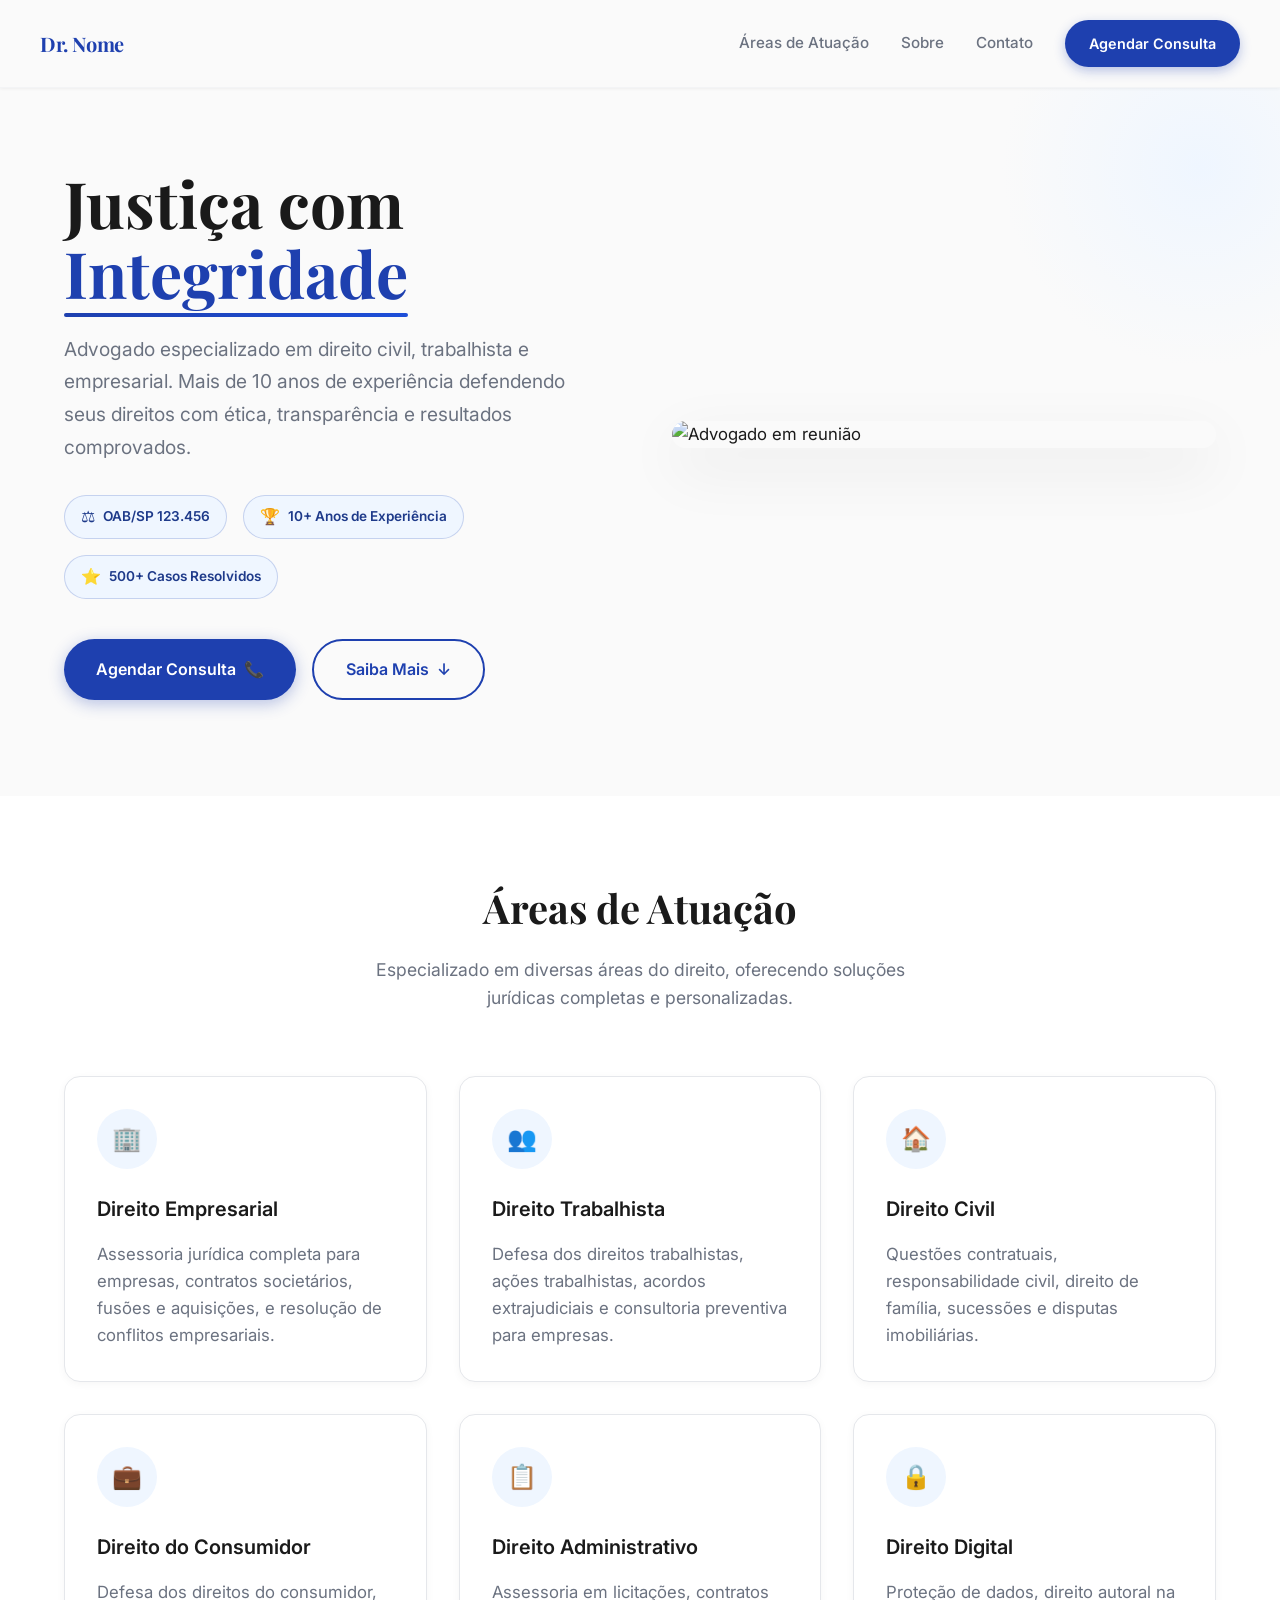
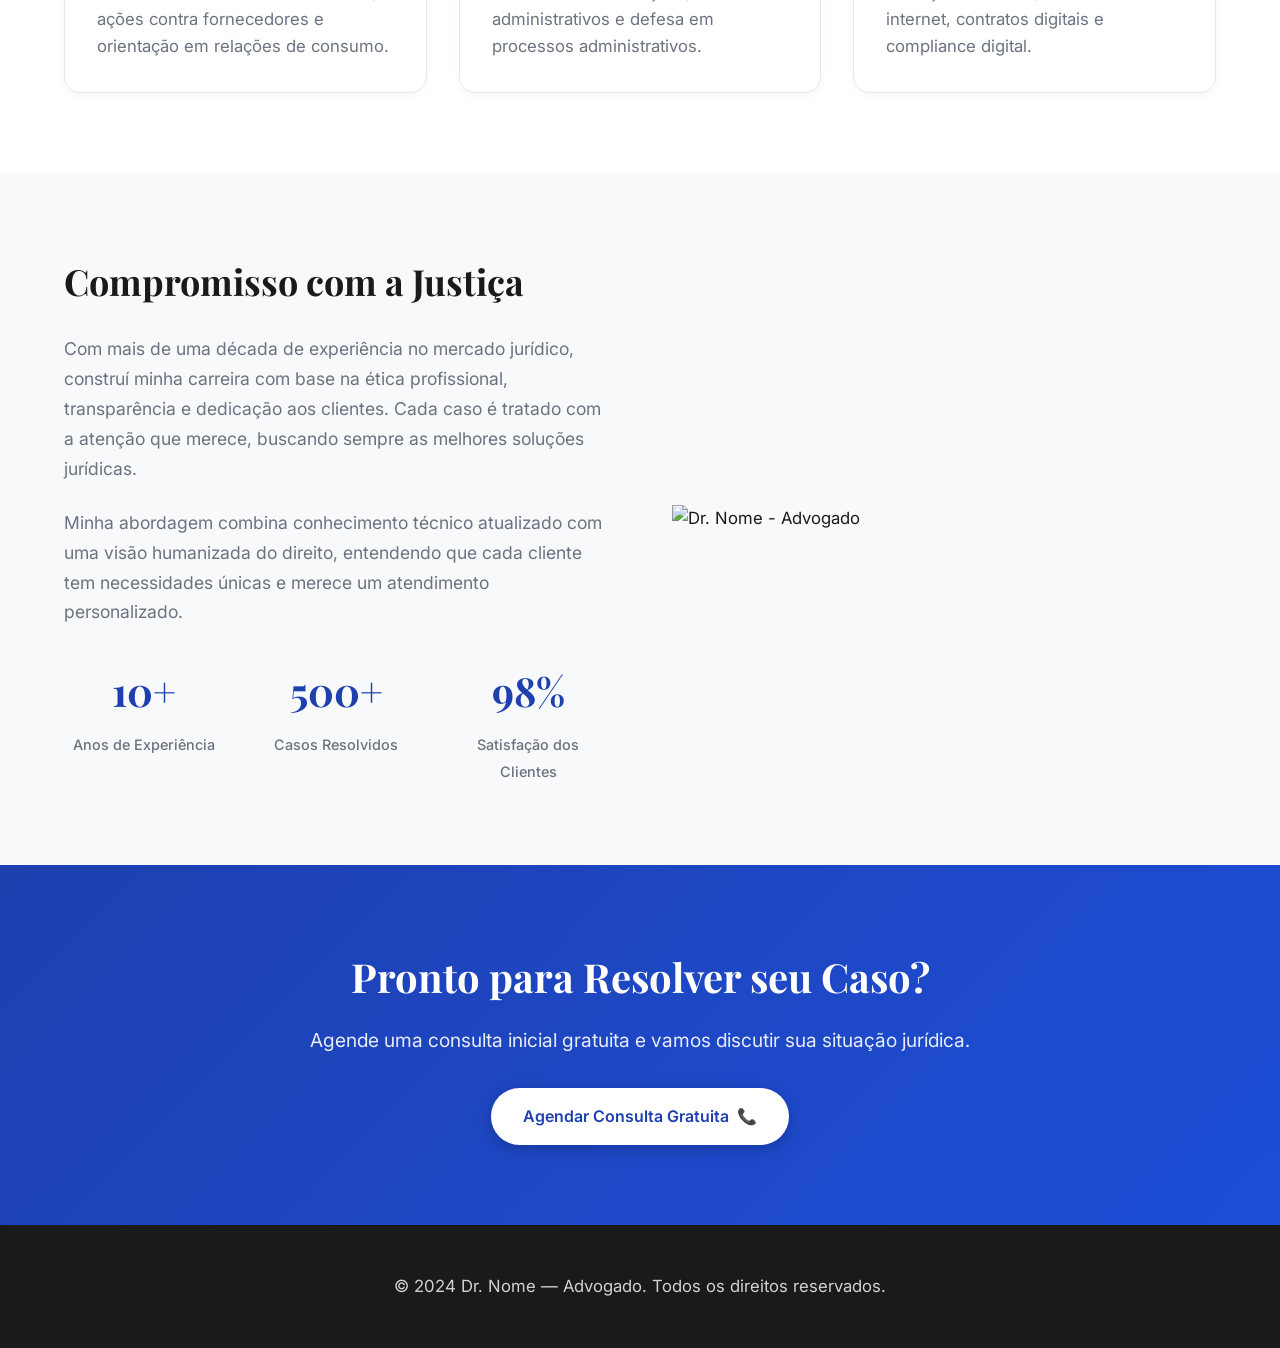
==== advogado-landing/index.html @ ae23964c "Initial commit: Portfolio and landing pages for various niches" ====
<!DOCTYPE html>
<html lang="pt-BR">
<head>
  <meta charset="UTF-8" />
  <meta name="viewport" content="width=device-width, initial-scale=1.0" />
  <meta name="description" content="Dr. Nome — Advogado especializado. Justiça, ética e resultados. Agende sua consulta." />
  <title>Dr. Nome — Advogado</title>
  <link rel="preconnect" href="https://fonts.googleapis.com" />
  <link rel="preconnect" href="https://fonts.gstatic.com" crossorigin />
  <link href="https://fonts.googleapis.com/css2?family=Inter:wght@400;500;600;700&family=Playfair+Display:wght@500;600;700&display=swap" rel="stylesheet" />
  <style>
    :root {
      --bg: #fafafa;
      --bg-card: #ffffff;
      --bg-accent: #f8f9fa;
      --text: #1a1a1a;
      --text-muted: #6b7280;
      --text-light: #9ca3af;
      --accent: #1e40af;
      --accent-hover: #1d4ed8;
      --accent-soft: #eff6ff;
      --accent-dark: #1e3a8a;
      --border: #e5e7eb;
      --border-light: #f3f4f6;
      --shadow: 0 20px 60px rgba(0, 0, 0, 0.08);
      --shadow-hover: 0 25px 80px rgba(0, 0, 0, 0.12);
      --radius: 16px;
      --radius-sm: 8px;
      --max: 1200px;
      --transition: all 0.3s cubic-bezier(0.4, 0, 0.2, 1);
    }

    * {
      box-sizing: border-box;
      margin: 0;
      padding: 0;
    }

    html {
      scroll-behavior: smooth;
    }

    body {
      font-family: "Inter", system-ui, sans-serif;
      background: var(--bg);
      color: var(--text);
      line-height: 1.6;
      font-size: 1.05rem;
      -webkit-font-smoothing: antialiased;
    }

    img {
      max-width: 100%;
      display: block;
    }

    a {
      color: inherit;
      text-decoration: none;
    }

    .wrap {
      max-width: var(--max);
      margin: 0 auto;
      padding: 0 1.5rem;
    }

    /* Header */
    header {
      position: sticky;
      top: 0;
      z-index: 50;
      background: rgba(250, 250, 250, 0.95);
      backdrop-filter: blur(20px);
      border-bottom: 1px solid var(--border-light);
      box-shadow: 0 1px 3px rgba(0, 0, 0, 0.05);
    }

    .nav {
      display: flex;
      align-items: center;
      justify-content: space-between;
      padding: 1.25rem 0;
      gap: 1rem;
    }

    .logo {
      font-family: "Playfair Display", Georgia, serif;
      font-weight: 700;
      font-size: 1.25rem;
      letter-spacing: -0.02em;
      color: var(--accent);
    }

    .nav-links {
      display: flex;
      align-items: center;
      gap: 2rem;
      font-size: 0.95rem;
      font-weight: 500;
    }

    .nav-links a:not(.btn-header) {
      color: var(--text-muted);
      transition: var(--transition);
      position: relative;
    }

    .nav-links a:not(.btn-header)::after {
      content: '';
      position: absolute;
      bottom: -5px;
      left: 0;
      width: 0;
      height: 2px;
      background: var(--accent);
      transition: width 0.3s ease;
    }

    .nav-links a:not(.btn-header):hover::after {
      width: 100%;
    }

    .nav-links a:not(.btn-header):hover {
      color: var(--accent);
    }

    .btn-header {
      display: inline-flex;
      align-items: center;
      justify-content: center;
      padding: 0.75rem 1.5rem;
      background: var(--accent);
      color: white !important;
      border-radius: 50px;
      font-weight: 600;
      font-size: 0.9rem;
      transition: var(--transition);
      box-shadow: 0 4px 12px rgba(30, 64, 175, 0.3);
    }

    .btn-header:hover {
      background: var(--accent-hover);
      transform: translateY(-2px);
      box-shadow: 0 8px 20px rgba(30, 64, 175, 0.4);
    }

    @media (max-width: 768px) {
      .nav-links a:not(.btn-header) {
        display: none;
      }
      .nav {
        padding: 1rem 0;
      }
    }

    /* Hero */
    .hero {
      padding: 5rem 0 6rem;
      position: relative;
      overflow: hidden;
    }

    .hero::before {
      content: '';
      position: absolute;
      top: 0;
      right: 0;
      width: 400px;
      height: 400px;
      background: radial-gradient(circle, var(--accent-soft) 0%, transparent 70%);
      border-radius: 50%;
      transform: translate(30%, -30%);
      z-index: -1;
    }

    .hero-grid {
      display: grid;
      grid-template-columns: 1fr 1fr;
      gap: 4rem;
      align-items: center;
    }

    .hero-content h1 {
      font-family: "Playfair Display", Georgia, serif;
      font-size: clamp(2.5rem, 5vw, 4rem);
      font-weight: 700;
      line-height: 1.1;
      margin-bottom: 1.5rem;
      color: var(--text);
    }

    .hero-content .highlight {
      color: var(--accent);
      position: relative;
    }

    .hero-content .highlight::after {
      content: '';
      position: absolute;
      bottom: -2px;
      left: 0;
      width: 100%;
      height: 4px;
      background: linear-gradient(90deg, var(--accent), var(--accent-hover));
      border-radius: 2px;
    }

    .hero-content p {
      font-size: 1.2rem;
      line-height: 1.7;
      color: var(--text-muted);
      margin-bottom: 2rem;
    }

    .hero-badges {
      display: flex;
      flex-wrap: wrap;
      gap: 1rem;
      margin-bottom: 2.5rem;
    }

    .badge {
      display: inline-flex;
      align-items: center;
      gap: 0.5rem;
      padding: 0.5rem 1rem;
      background: var(--accent-soft);
      color: var(--accent-dark);
      border-radius: 50px;
      font-size: 0.85rem;
      font-weight: 600;
      border: 1px solid rgba(30, 64, 175, 0.2);
    }

    .badge-icon {
      font-size: 1rem;
    }

    .hero-cta {
      display: flex;
      gap: 1rem;
      flex-wrap: wrap;
    }

    .btn-primary {
      display: inline-flex;
      align-items: center;
      gap: 0.5rem;
      padding: 1rem 2rem;
      background: var(--accent);
      color: white;
      border-radius: 50px;
      font-weight: 600;
      font-size: 1rem;
      transition: var(--transition);
      box-shadow: 0 4px 16px rgba(30, 64, 175, 0.3);
    }

    .btn-primary:hover {
      background: var(--accent-hover);
      transform: translateY(-2px);
      box-shadow: 0 8px 24px rgba(30, 64, 175, 0.4);
    }

    .btn-secondary {
      display: inline-flex;
      align-items: center;
      gap: 0.5rem;
      padding: 1rem 2rem;
      background: transparent;
      color: var(--accent);
      border: 2px solid var(--accent);
      border-radius: 50px;
      font-weight: 600;
      font-size: 1rem;
      transition: var(--transition);
    }

    .btn-secondary:hover {
      background: var(--accent);
      color: white;
      transform: translateY(-2px);
    }

    .hero-image {
      position: relative;
    }

    .hero-image img {
      width: 100%;
      height: auto;
      border-radius: var(--radius);
      box-shadow: var(--shadow);
    }

    @media (max-width: 900px) {
      .hero-grid {
        grid-template-columns: 1fr;
        text-align: center;
        gap: 3rem;
      }
      .hero-badges {
        justify-content: center;
      }
      .hero-cta {
        justify-content: center;
      }
      .hero::before {
        width: 300px;
        height: 300px;
        transform: translate(20%, -20%);
      }
    }

    /* Services */
    .services {
      padding: 5rem 0;
      background: var(--bg-card);
    }

    .section-header {
      text-align: center;
      margin-bottom: 4rem;
    }

    .section-header h2 {
      font-family: "Playfair Display", Georgia, serif;
      font-size: clamp(2rem, 4vw, 2.5rem);
      font-weight: 700;
      margin-bottom: 1rem;
      color: var(--text);
    }

    .section-header p {
      font-size: 1.1rem;
      color: var(--text-muted);
      max-width: 600px;
      margin: 0 auto;
    }

    .services-grid {
      display: grid;
      grid-template-columns: repeat(auto-fit, minmax(300px, 1fr));
      gap: 2rem;
    }

    .service-card {
      background: var(--bg-card);
      border: 1px solid var(--border);
      border-radius: var(--radius);
      padding: 2rem;
      transition: var(--transition);
      box-shadow: 0 2px 8px rgba(0, 0, 0, 0.04);
    }

    .service-card:hover {
      transform: translateY(-4px);
      box-shadow: var(--shadow);
      border-color: rgba(30, 64, 175, 0.2);
    }

    .service-icon {
      width: 60px;
      height: 60px;
      background: var(--accent-soft);
      border-radius: 50%;
      display: flex;
      align-items: center;
      justify-content: center;
      margin-bottom: 1.5rem;
      font-size: 1.5rem;
      color: var(--accent);
    }

    .service-card h3 {
      font-size: 1.25rem;
      font-weight: 600;
      margin-bottom: 1rem;
      color: var(--text);
    }

    .service-card p {
      color: var(--text-muted);
      line-height: 1.6;
    }

    /* About */
    .about {
      padding: 5rem 0;
      background: var(--bg-accent);
    }

    .about-grid {
      display: grid;
      grid-template-columns: 1fr 1fr;
      gap: 4rem;
      align-items: center;
    }

    .about-content h2 {
      font-family: "Playfair Display", Georgia, serif;
      font-size: 2.25rem;
      font-weight: 700;
      margin-bottom: 1.5rem;
      color: var(--text);
    }

    .about-content p {
      font-size: 1.1rem;
      line-height: 1.7;
      color: var(--text-muted);
      margin-bottom: 1.5rem;
    }

    .about-stats {
      display: grid;
      grid-template-columns: repeat(3, 1fr);
      gap: 2rem;
      margin-top: 2rem;
    }

    .stat-item {
      text-align: center;
    }

    .stat-number {
      font-family: "Playfair Display", Georgia, serif;
      font-size: 2.5rem;
      font-weight: 700;
      color: var(--accent);
      display: block;
      margin-bottom: 0.5rem;
    }

    .stat-label {
      font-size: 0.9rem;
      color: var(--text-muted);
      font-weight: 500;
    }

    @media (max-width: 900px) {
      .about-grid {
        grid-template-columns: 1fr;
        text-align: center;
        gap: 3rem;
      }
      .about-stats {
        grid-template-columns: repeat(2, 1fr);
      }
    }

    /* CTA */
    .cta {
      padding: 5rem 0;
      background: linear-gradient(135deg, var(--accent) 0%, var(--accent-hover) 100%);
      color: white;
      text-align: center;
    }

    .cta h2 {
      font-family: "Playfair Display", Georgia, serif;
      font-size: 2.5rem;
      font-weight: 700;
      margin-bottom: 1rem;
    }

    .cta p {
      font-size: 1.2rem;
      margin-bottom: 2rem;
      opacity: 0.9;
    }

    .cta .btn-primary {
      background: white;
      color: var(--accent);
      box-shadow: 0 4px 16px rgba(0, 0, 0, 0.2);
    }

    .cta .btn-primary:hover {
      background: var(--bg-card);
      box-shadow: 0 8px 24px rgba(0, 0, 0, 0.3);
    }

    /* Footer */
    footer {
      padding: 3rem 0;
      background: var(--text);
      color: white;
      text-align: center;
    }

    footer p {
      opacity: 0.8;
    }

    /* Responsive */
    @media (max-width: 640px) {
      .hero {
        padding: 3rem 0 4rem;
      }
      .services {
        padding: 3rem 0;
      }
      .about {
        padding: 3rem 0;
      }
      .cta {
        padding: 3rem 0;
      }
      .hero-badges {
        justify-content: center;
      }
      .hero-cta {
        flex-direction: column;
        align-items: center;
      }
      .services-grid {
        grid-template-columns: 1fr;
      }
      .about-stats {
        grid-template-columns: 1fr !important;
      }
    }
  </style>
</head>
<body>
  <header>
    <div class="wrap nav">
      <div class="logo">Dr. Nome</div>
      <nav class="nav-links">
        <a href="#servicos">Áreas de Atuação</a>
        <a href="#sobre">Sobre</a>
        <a href="#contato">Contato</a>
        <a href="https://wa.me/5561995510006?text=Olá,%20vim%20pelo%20site%20e%20gostaria%20de%20agendar%20uma%20consulta." class="btn-header" target="_blank">
          Agendar Consulta
        </a>
      </nav>
    </div>
  </header>

  <main>
    <section class="hero">
      <div class="wrap">
        <div class="hero-grid">
          <div class="hero-content">
            <h1>Justiça com <span class="highlight">Integridade</span></h1>
            <p>Advogado especializado em direito civil, trabalhista e empresarial. Mais de 10 anos de experiência defendendo seus direitos com ética, transparência e resultados comprovados.</p>

            <div class="hero-badges">
              <div class="badge">
                <span class="badge-icon">⚖️</span>
                <span>OAB/SP 123.456</span>
              </div>
              <div class="badge">
                <span class="badge-icon">🏆</span>
                <span>10+ Anos de Experiência</span>
              </div>
              <div class="badge">
                <span class="badge-icon">⭐</span>
                <span>500+ Casos Resolvidos</span>
              </div>
            </div>

            <div class="hero-cta">
              <a href="https://wa.me/5561995510006?text=Olá,%20vim%20pelo%20site%20e%20gostaria%20de%20agendar%20uma%20consulta." class="btn-primary" target="_blank">
                <span>Agendar Consulta</span>
                <span>📞</span>
              </a>
              <a href="#sobre" class="btn-secondary">
                <span>Saiba Mais</span>
                <span>↓</span>
              </a>
            </div>
          </div>

          <div class="hero-image">
            <img src="https://images.unsplash.com/photo-1589829545856-d10d557cf95f?ixlib=rb-4.0.3&ixid=M3wxMjA3fDB8MHxwaG90by1wYWdlfHx8fGVufDB8fHx8fA%3D%3D&auto=format&fit=crop&w=1000&q=80" alt="Advogado em reunião" />
          </div>
        </div>
      </div>
    </section>

    <section id="servicos" class="services">
      <div class="wrap">
        <div class="section-header">
          <h2>Áreas de Atuação</h2>
          <p>Especializado em diversas áreas do direito, oferecendo soluções jurídicas completas e personalizadas.</p>
        </div>

        <div class="services-grid">
          <div class="service-card">
            <div class="service-icon">🏢</div>
            <h3>Direito Empresarial</h3>
            <p>Assessoria jurídica completa para empresas, contratos societários, fusões e aquisições, e resolução de conflitos empresariais.</p>
          </div>

          <div class="service-card">
            <div class="service-icon">👥</div>
            <h3>Direito Trabalhista</h3>
            <p>Defesa dos direitos trabalhistas, ações trabalhistas, acordos extrajudiciais e consultoria preventiva para empresas.</p>
          </div>

          <div class="service-card">
            <div class="service-icon">🏠</div>
            <h3>Direito Civil</h3>
            <p>Questões contratuais, responsabilidade civil, direito de família, sucessões e disputas imobiliárias.</p>
          </div>

          <div class="service-card">
            <div class="service-icon">💼</div>
            <h3>Direito do Consumidor</h3>
            <p>Defesa dos direitos do consumidor, ações contra fornecedores e orientação em relações de consumo.</p>
          </div>

          <div class="service-card">
            <div class="service-icon">📋</div>
            <h3>Direito Administrativo</h3>
            <p>Assessoria em licitações, contratos administrativos e defesa em processos administrativos.</p>
          </div>

          <div class="service-card">
            <div class="service-icon">🔒</div>
            <h3>Direito Digital</h3>
            <p>Proteção de dados, direito autoral na internet, contratos digitais e compliance digital.</p>
          </div>
        </div>
      </div>
    </section>

    <section id="sobre" class="about">
      <div class="wrap">
        <div class="about-grid">
          <div class="about-content">
            <h2>Compromisso com a Justiça</h2>
            <p>Com mais de uma década de experiência no mercado jurídico, construí minha carreira com base na ética profissional, transparência e dedicação aos clientes. Cada caso é tratado com a atenção que merece, buscando sempre as melhores soluções jurídicas.</p>
            <p>Minha abordagem combina conhecimento técnico atualizado com uma visão humanizada do direito, entendendo que cada cliente tem necessidades únicas e merece um atendimento personalizado.</p>

            <div class="about-stats">
              <div class="stat-item">
                <span class="stat-number">10+</span>
                <span class="stat-label">Anos de Experiência</span>
              </div>
              <div class="stat-item">
                <span class="stat-number">500+</span>
                <span class="stat-label">Casos Resolvidos</span>
              </div>
              <div class="stat-item">
                <span class="stat-number">98%</span>
                <span class="stat-label">Satisfação dos Clientes</span>
              </div>
            </div>
          </div>

          <div class="about-image">
            <img src="https://images.unsplash.com/photo-1507003211169-0a1dd7228f2d?ixlib=rb-4.0.3&ixid=M3wxMjA3fDB8MHxwaG90by1wYWdlfHx8fGVufDB8fHx8fA%3D%3D&auto=format&fit=crop&w=1000&q=80" alt="Dr. Nome - Advogado" />
          </div>
        </div>
      </div>
    </section>

    <section class="cta">
      <div class="wrap">
        <h2>Pronto para Resolver seu Caso?</h2>
        <p>Agende uma consulta inicial gratuita e vamos discutir sua situação jurídica.</p>
        <a href="https://wa.me/5561995510006?text=Olá,%20vim%20pelo%20site%20e%20gostaria%20de%20agendar%20uma%20consulta." class="btn-primary" target="_blank">
          <span>Agendar Consulta Gratuita</span>
          <span>📞</span>
        </a>
      </div>
    </section>
  </main>

  <footer>
    <div class="wrap">
      <p>© 2024 Dr. Nome — Advogado. Todos os direitos reservados.</p>
    </div>
  </footer>

  <script>
    // Smooth scroll for anchor links
    document.querySelectorAll('a[href^="#"]').forEach(anchor => {
      anchor.addEventListener('click', function (e) {
        e.preventDefault();
        const target = document.querySelector(this.getAttribute('href'));
        if (target) {
          target.scrollIntoView({
            behavior: 'smooth',
            block: 'start'
          });
        }
      });
    });

    // Add intersection observer for animations
    const observerOptions = {
      threshold: 0.1,
      rootMargin: '0px 0px -50px 0px'
    };

    const observer = new IntersectionObserver((entries) => {
      entries.forEach(entry => {
        if (entry.isIntersecting) {
          entry.target.style.opacity = '1';
          entry.target.style.transform = 'translateY(0)';
        }
      });
    }, observerOptions);

    // Observe elements for animation
    document.querySelectorAll('.service-card, .about-content, .about-image').forEach(el => {
      el.style.opacity = '0';
      el.style.transform = 'translateY(30px)';
      el.style.transition = 'opacity 0.6s ease, transform 0.6s ease';
      observer.observe(el);
    });
  </script>
</body>
</html>
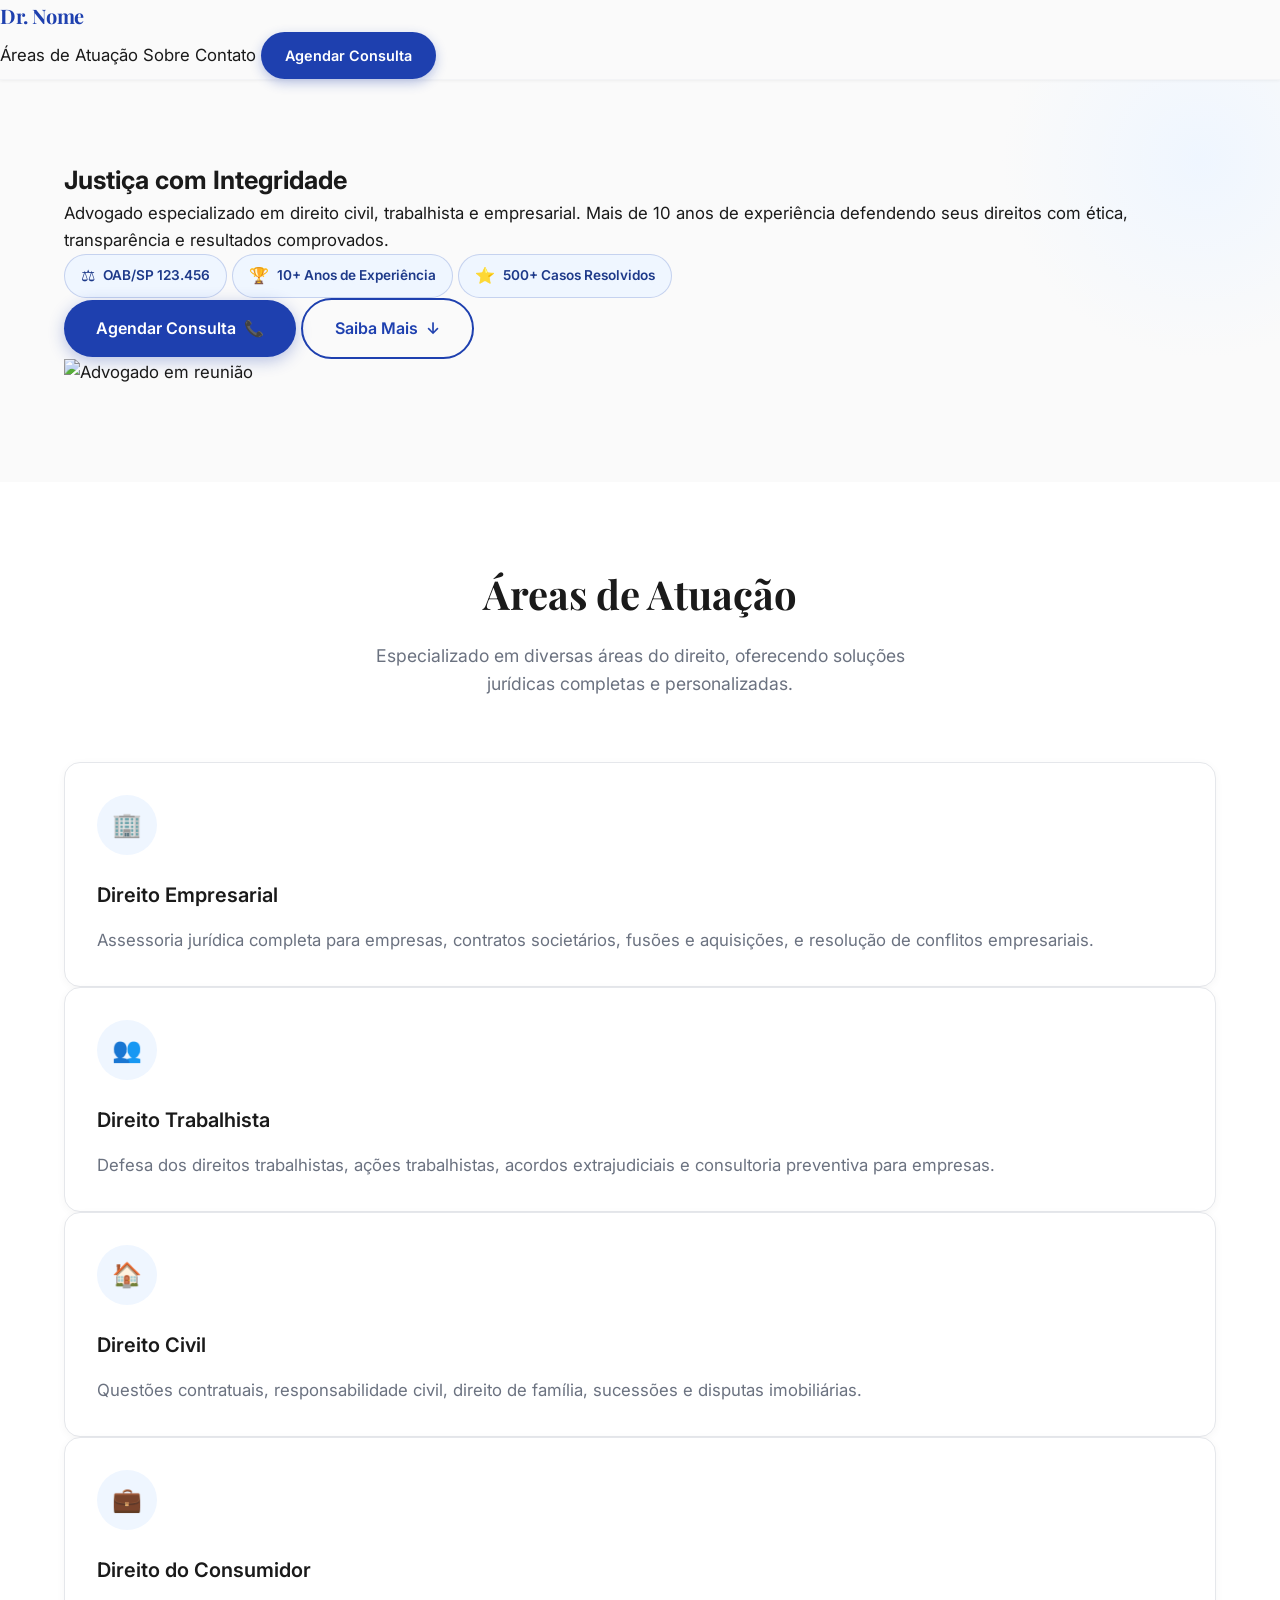
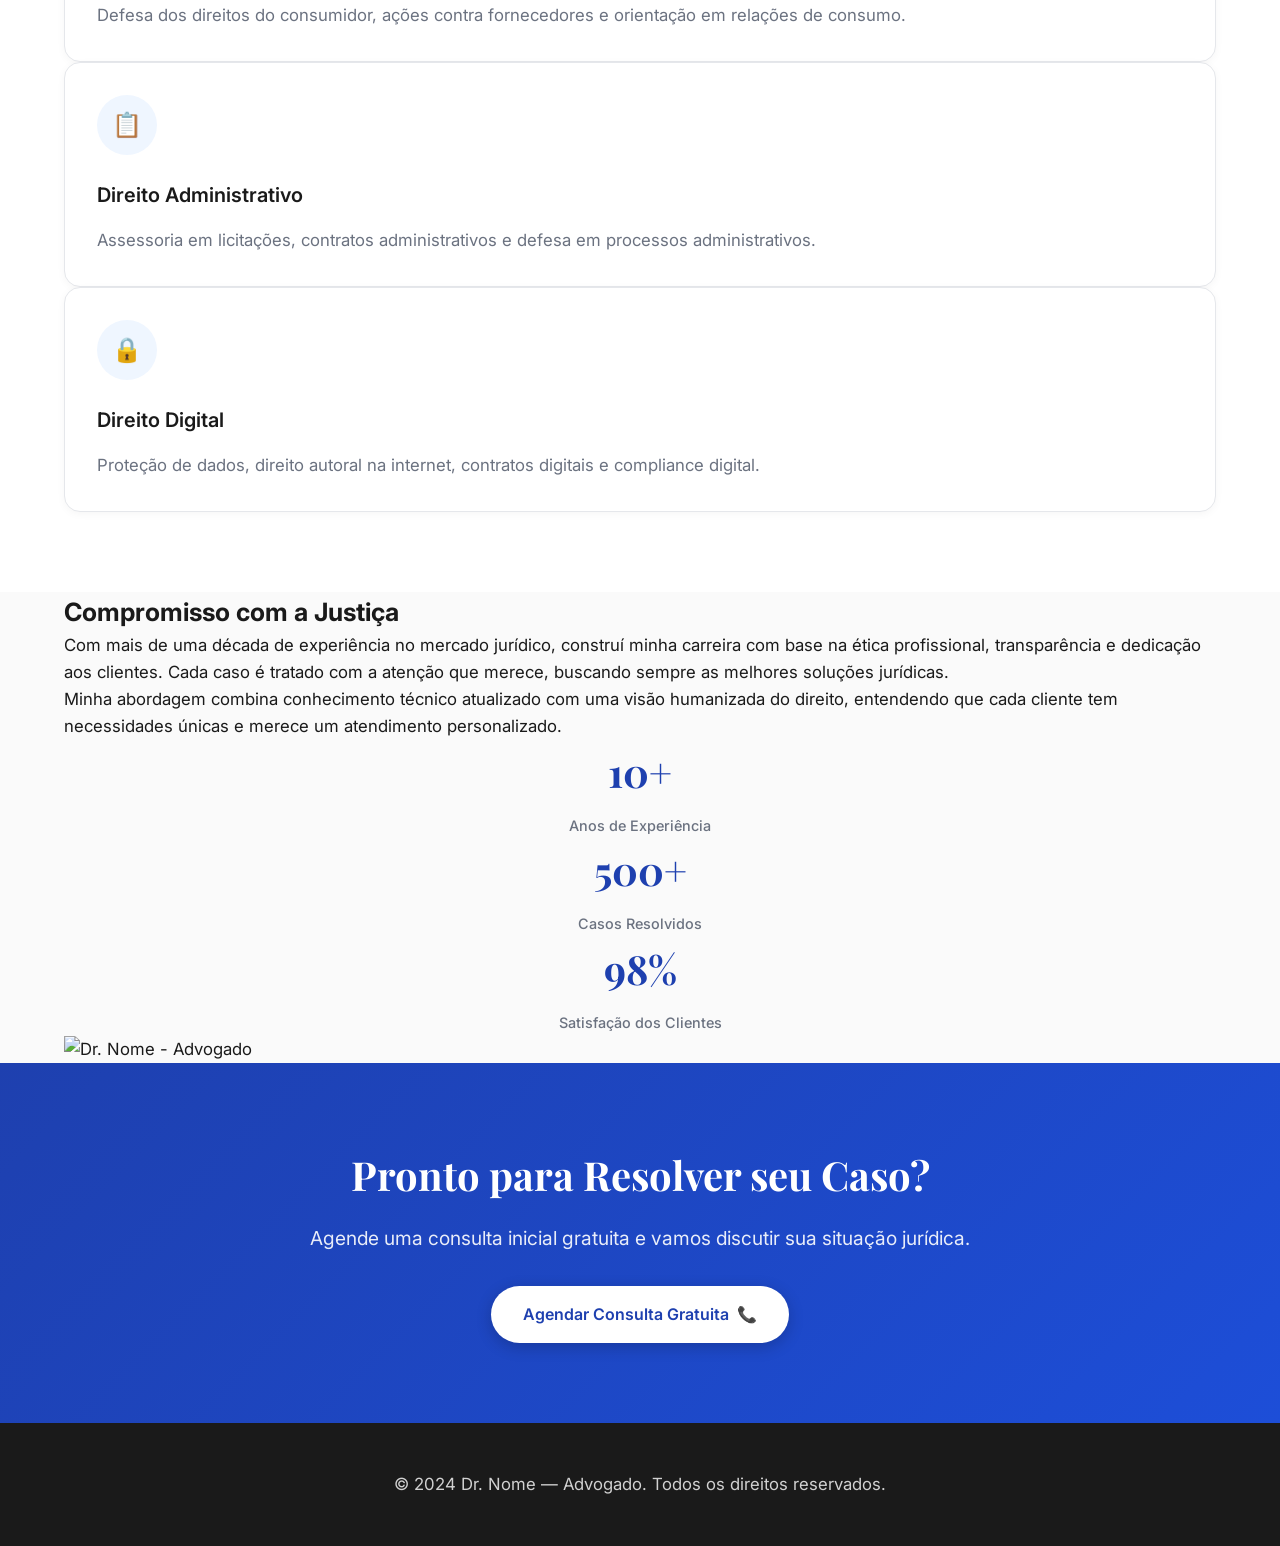
==== commit 923cc2b4: "feat: Traduzir classes e IDs CSS/HTML para português - Substituir .wrap por .conteiner em todos os p" ====
--- a/advogado-landing/index.html
+++ b/advogado-landing/index.html
@@ -59,7 +59,7 @@
       text-decoration: none;
     }
 
-    .wrap {
+    .conteiner {
       max-width: var(--max);
       margin: 0 auto;
       padding: 0 1.5rem;
@@ -76,7 +76,7 @@
       box-shadow: 0 1px 3px rgba(0, 0, 0, 0.05);
     }
 
-    .nav {
+    .navegacao {
       display: flex;
       align-items: center;
       justify-content: space-between;
@@ -84,7 +84,7 @@
       gap: 1rem;
     }
 
-    .logo {
+    .logotipo {
       font-family: "Playfair Display", Georgia, serif;
       font-weight: 700;
       font-size: 1.25rem;
@@ -92,7 +92,7 @@
       color: var(--accent);
     }
 
-    .nav-links {
+    .navegacao-links {
       display: flex;
       align-items: center;
       gap: 2rem;
@@ -100,13 +100,13 @@
       font-weight: 500;
     }
 
-    .nav-links a:not(.btn-header) {
+    .navegacao-links a:not(.botao-cabecalho) {
       color: var(--text-muted);
       transition: var(--transition);
       position: relative;
     }
 
-    .nav-links a:not(.btn-header)::after {
+    .navegacao-links a:not(.botao-cabecalho)::after {
       content: '';
       position: absolute;
       bottom: -5px;
@@ -117,15 +117,15 @@
       transition: width 0.3s ease;
     }
 
-    .nav-links a:not(.btn-header):hover::after {
+    .navegacao-links a:not(.botao-cabecalho):hover::after {
       width: 100%;
     }
 
-    .nav-links a:not(.btn-header):hover {
+    .navegacao-links a:not(.botao-cabecalho):hover {
       color: var(--accent);
     }
 
-    .btn-header {
+    .botao-cabecalho {
       display: inline-flex;
       align-items: center;
       justify-content: center;
@@ -139,29 +139,29 @@
       box-shadow: 0 4px 12px rgba(30, 64, 175, 0.3);
     }
 
-    .btn-header:hover {
+    .botao-cabecalho:hover {
       background: var(--accent-hover);
       transform: translateY(-2px);
       box-shadow: 0 8px 20px rgba(30, 64, 175, 0.4);
     }
 
     @media (max-width: 768px) {
-      .nav-links a:not(.btn-header) {
+      .navegacao-links a:not(.botao-cabecalho) {
         display: none;
       }
-      .nav {
+      .navegacao {
         padding: 1rem 0;
       }
     }
 
     /* Hero */
-    .hero {
+    .destaque {
       padding: 5rem 0 6rem;
       position: relative;
       overflow: hidden;
     }
 
-    .hero::before {
+    .destaque::before {
       content: '';
       position: absolute;
       top: 0;
@@ -174,14 +174,14 @@
       z-index: -1;
     }
 
-    .hero-grid {
+    .destaque-grid {
       display: grid;
       grid-template-columns: 1fr 1fr;
       gap: 4rem;
       align-items: center;
     }
 
-    .hero-content h1 {
+    .destaque-content h1 {
       font-family: "Playfair Display", Georgia, serif;
       font-size: clamp(2.5rem, 5vw, 4rem);
       font-weight: 700;
@@ -190,12 +190,12 @@
       color: var(--text);
     }
 
-    .hero-content .highlight {
+    .destaque-content .highlight {
       color: var(--accent);
       position: relative;
     }
 
-    .hero-content .highlight::after {
+    .destaque-content .highlight::after {
       content: '';
       position: absolute;
       bottom: -2px;
@@ -206,14 +206,14 @@
       border-radius: 2px;
     }
 
-    .hero-content p {
+    .destaque-content p {
       font-size: 1.2rem;
       line-height: 1.7;
       color: var(--text-muted);
       margin-bottom: 2rem;
     }
 
-    .hero-badges {
+    .destaque-badges {
       display: flex;
       flex-wrap: wrap;
       gap: 1rem;
@@ -237,13 +237,13 @@
       font-size: 1rem;
     }
 
-    .hero-cta {
+    .destaque-cta {
       display: flex;
       gap: 1rem;
       flex-wrap: wrap;
     }
 
-    .btn-primary {
+    .botao-primario {
       display: inline-flex;
       align-items: center;
       gap: 0.5rem;
@@ -257,13 +257,13 @@
       box-shadow: 0 4px 16px rgba(30, 64, 175, 0.3);
     }
 
-    .btn-primary:hover {
+    .botao-primario:hover {
       background: var(--accent-hover);
       transform: translateY(-2px);
       box-shadow: 0 8px 24px rgba(30, 64, 175, 0.4);
     }
 
-    .btn-secondary {
+    .botao-secundario {
       display: inline-flex;
       align-items: center;
       gap: 0.5rem;
@@ -277,17 +277,17 @@
       transition: var(--transition);
     }
 
-    .btn-secondary:hover {
+    .botao-secundario:hover {
       background: var(--accent);
       color: white;
       transform: translateY(-2px);
     }
 
-    .hero-image {
+    .destaque-image {
       position: relative;
     }
 
-    .hero-image img {
+    .destaque-image img {
       width: 100%;
       height: auto;
       border-radius: var(--radius);
@@ -295,18 +295,18 @@
     }
 
     @media (max-width: 900px) {
-      .hero-grid {
+      .destaque-grid {
         grid-template-columns: 1fr;
         text-align: center;
         gap: 3rem;
       }
-      .hero-badges {
+      .destaque-badges {
         justify-content: center;
       }
-      .hero-cta {
+      .destaque-cta {
         justify-content: center;
       }
-      .hero::before {
+      .destaque::before {
         width: 300px;
         height: 300px;
         transform: translate(20%, -20%);
@@ -314,17 +314,17 @@
     }
 
     /* Services */
-    .services {
+    .servicos {
       padding: 5rem 0;
       background: var(--bg-card);
     }
 
-    .section-header {
+    .cabecalho-secao {
       text-align: center;
       margin-bottom: 4rem;
     }
 
-    .section-header h2 {
+    .cabecalho-secao h2 {
       font-family: "Playfair Display", Georgia, serif;
       font-size: clamp(2rem, 4vw, 2.5rem);
       font-weight: 700;
@@ -332,20 +332,20 @@
       color: var(--text);
     }
 
-    .section-header p {
+    .cabecalho-secao p {
       font-size: 1.1rem;
       color: var(--text-muted);
       max-width: 600px;
       margin: 0 auto;
     }
 
-    .services-grid {
+    .servicos-grid {
       display: grid;
       grid-template-columns: repeat(auto-fit, minmax(300px, 1fr));
       gap: 2rem;
     }
 
-    .service-card {
+    .cartao-servico {
       background: var(--bg-card);
       border: 1px solid var(--border);
       border-radius: var(--radius);
@@ -354,13 +354,13 @@
       box-shadow: 0 2px 8px rgba(0, 0, 0, 0.04);
     }
 
-    .service-card:hover {
+    .cartao-servico:hover {
       transform: translateY(-4px);
       box-shadow: var(--shadow);
       border-color: rgba(30, 64, 175, 0.2);
     }
 
-    .service-icon {
+    .icone-servico {
       width: 60px;
       height: 60px;
       background: var(--accent-soft);
@@ -373,32 +373,32 @@
       color: var(--accent);
     }
 
-    .service-card h3 {
+    .cartao-servico h3 {
       font-size: 1.25rem;
       font-weight: 600;
       margin-bottom: 1rem;
       color: var(--text);
     }
 
-    .service-card p {
+    .cartao-servico p {
       color: var(--text-muted);
       line-height: 1.6;
     }
 
     /* About */
-    .about {
+    .sobre {
       padding: 5rem 0;
       background: var(--bg-accent);
     }
 
-    .about-grid {
+    .sobre-grid {
       display: grid;
       grid-template-columns: 1fr 1fr;
       gap: 4rem;
       align-items: center;
     }
 
-    .about-content h2 {
+    .sobre-content h2 {
       font-family: "Playfair Display", Georgia, serif;
       font-size: 2.25rem;
       font-weight: 700;
@@ -406,14 +406,14 @@
       color: var(--text);
     }
 
-    .about-content p {
+    .sobre-content p {
       font-size: 1.1rem;
       line-height: 1.7;
       color: var(--text-muted);
       margin-bottom: 1.5rem;
     }
 
-    .about-stats {
+    .sobre-stats {
       display: grid;
       grid-template-columns: repeat(3, 1fr);
       gap: 2rem;
@@ -440,12 +440,12 @@
     }
 
     @media (max-width: 900px) {
-      .about-grid {
+      .sobre-grid {
         grid-template-columns: 1fr;
         text-align: center;
         gap: 3rem;
       }
-      .about-stats {
+      .sobre-stats {
         grid-template-columns: repeat(2, 1fr);
       }
     }
@@ -471,13 +471,13 @@
       opacity: 0.9;
     }
 
-    .cta .btn-primary {
+    .cta .botao-primario {
       background: white;
       color: var(--accent);
       box-shadow: 0 4px 16px rgba(0, 0, 0, 0.2);
     }
 
-    .cta .btn-primary:hover {
+    .cta .botao-primario:hover {
       background: var(--bg-card);
       box-shadow: 0 8px 24px rgba(0, 0, 0, 0.3);
     }
@@ -496,29 +496,29 @@
 
     /* Responsive */
     @media (max-width: 640px) {
-      .hero {
+      .destaque {
         padding: 3rem 0 4rem;
       }
-      .services {
+      .servicos {
         padding: 3rem 0;
       }
-      .about {
+      .sobre {
         padding: 3rem 0;
       }
       .cta {
         padding: 3rem 0;
       }
-      .hero-badges {
+      .destaque-badges {
         justify-content: center;
       }
-      .hero-cta {
+      .destaque-cta {
         flex-direction: column;
         align-items: center;
       }
-      .services-grid {
+      .servicos-grid {
         grid-template-columns: 1fr;
       }
-      .about-stats {
+      .sobre-stats {
         grid-template-columns: 1fr !important;
       }
     }
@@ -527,12 +527,12 @@
 <body>
   <header>
     <div class="wrap nav">
-      <div class="logo">Dr. Nome</div>
-      <nav class="nav-links">
+      <div class="logotipo">Dr. Nome</div>
+      <nav class="links-navegacao">
         <a href="#servicos">Áreas de Atuação</a>
         <a href="#sobre">Sobre</a>
         <a href="#contato">Contato</a>
-        <a href="https://wa.me/5561995510006?text=Olá,%20vim%20pelo%20site%20e%20gostaria%20de%20agendar%20uma%20consulta." class="btn-header" target="_blank">
+        <a href="https://wa.me/5561995510006?text=Olá,%20vim%20pelo%20site%20e%20gostaria%20de%20agendar%20uma%20consulta." class="botao-cabecalho" target="_blank">
           Agendar Consulta
         </a>
       </nav>
@@ -540,10 +540,10 @@
   </header>
 
   <main>
-    <section class="hero">
-      <div class="wrap">
-        <div class="hero-grid">
-          <div class="hero-content">
+    <section class="destaque">
+      <div class="conteiner">
+        <div class="grade-destaque">
+          <div class="conteudo-destaque">
             <h1>Justiça com <span class="highlight">Integridade</span></h1>
             <p>Advogado especializado em direito civil, trabalhista e empresarial. Mais de 10 anos de experiência defendendo seus direitos com ética, transparência e resultados comprovados.</p>
 
@@ -562,65 +562,65 @@
               </div>
             </div>
 
-            <div class="hero-cta">
-              <a href="https://wa.me/5561995510006?text=Olá,%20vim%20pelo%20site%20e%20gostaria%20de%20agendar%20uma%20consulta." class="btn-primary" target="_blank">
+            <div class="chamada-destaque">
+              <a href="https://wa.me/5561995510006?text=Olá,%20vim%20pelo%20site%20e%20gostaria%20de%20agendar%20uma%20consulta." class="botao-primario" target="_blank">
                 <span>Agendar Consulta</span>
                 <span>📞</span>
               </a>
-              <a href="#sobre" class="btn-secondary">
+              <a href="#sobre" class="botao-secundario">
                 <span>Saiba Mais</span>
                 <span>↓</span>
               </a>
             </div>
           </div>
 
-          <div class="hero-image">
+          <div class="imagem-destaque">
             <img src="https://images.unsplash.com/photo-1589829545856-d10d557cf95f?ixlib=rb-4.0.3&ixid=M3wxMjA3fDB8MHxwaG90by1wYWdlfHx8fGVufDB8fHx8fA%3D%3D&auto=format&fit=crop&w=1000&q=80" alt="Advogado em reunião" />
           </div>
         </div>
       </div>
     </section>
 
-    <section id="servicos" class="services">
-      <div class="wrap">
-        <div class="section-header">
+    <section id="servicos" class="servicos">
+      <div class="conteiner">
+        <div class="cabecalho-secao">
           <h2>Áreas de Atuação</h2>
           <p>Especializado em diversas áreas do direito, oferecendo soluções jurídicas completas e personalizadas.</p>
         </div>
 
-        <div class="services-grid">
-          <div class="service-card">
-            <div class="service-icon">🏢</div>
+        <div class="grade-servicos">
+          <div class="cartao-servico">
+            <div class="icone-servico">🏢</div>
             <h3>Direito Empresarial</h3>
             <p>Assessoria jurídica completa para empresas, contratos societários, fusões e aquisições, e resolução de conflitos empresariais.</p>
           </div>
 
-          <div class="service-card">
-            <div class="service-icon">👥</div>
+          <div class="cartao-servico">
+            <div class="icone-servico">👥</div>
             <h3>Direito Trabalhista</h3>
             <p>Defesa dos direitos trabalhistas, ações trabalhistas, acordos extrajudiciais e consultoria preventiva para empresas.</p>
           </div>
 
-          <div class="service-card">
-            <div class="service-icon">🏠</div>
+          <div class="cartao-servico">
+            <div class="icone-servico">🏠</div>
             <h3>Direito Civil</h3>
             <p>Questões contratuais, responsabilidade civil, direito de família, sucessões e disputas imobiliárias.</p>
           </div>
 
-          <div class="service-card">
-            <div class="service-icon">💼</div>
+          <div class="cartao-servico">
+            <div class="icone-servico">💼</div>
             <h3>Direito do Consumidor</h3>
             <p>Defesa dos direitos do consumidor, ações contra fornecedores e orientação em relações de consumo.</p>
           </div>
 
-          <div class="service-card">
-            <div class="service-icon">📋</div>
+          <div class="cartao-servico">
+            <div class="icone-servico">📋</div>
             <h3>Direito Administrativo</h3>
             <p>Assessoria em licitações, contratos administrativos e defesa em processos administrativos.</p>
           </div>
 
-          <div class="service-card">
-            <div class="service-icon">🔒</div>
+          <div class="cartao-servico">
+            <div class="icone-servico">🔒</div>
             <h3>Direito Digital</h3>
             <p>Proteção de dados, direito autoral na internet, contratos digitais e compliance digital.</p>
           </div>
@@ -629,7 +629,7 @@
     </section>
 
     <section id="sobre" class="about">
-      <div class="wrap">
+      <div class="conteiner">
         <div class="about-grid">
           <div class="about-content">
             <h2>Compromisso com a Justiça</h2>
@@ -660,10 +660,10 @@
     </section>
 
     <section class="cta">
-      <div class="wrap">
+      <div class="conteiner">
         <h2>Pronto para Resolver seu Caso?</h2>
         <p>Agende uma consulta inicial gratuita e vamos discutir sua situação jurídica.</p>
-        <a href="https://wa.me/5561995510006?text=Olá,%20vim%20pelo%20site%20e%20gostaria%20de%20agendar%20uma%20consulta." class="btn-primary" target="_blank">
+        <a href="https://wa.me/5561995510006?text=Olá,%20vim%20pelo%20site%20e%20gostaria%20de%20agendar%20uma%20consulta." class="botao-primario" target="_blank">
           <span>Agendar Consulta Gratuita</span>
           <span>📞</span>
         </a>
@@ -672,7 +672,7 @@
   </main>
 
   <footer>
-    <div class="wrap">
+    <div class="conteiner">
       <p>© 2024 Dr. Nome — Advogado. Todos os direitos reservados.</p>
     </div>
   </footer>
@@ -708,7 +708,7 @@
     }, observerOptions);
 
     // Observe elements for animation
-    document.querySelectorAll('.service-card, .about-content, .about-image').forEach(el => {
+    document.querySelectorAll('.cartao-servico, .sobre-content, .sobre-image').forEach(el => {
       el.style.opacity = '0';
       el.style.transform = 'translateY(30px)';
       el.style.transition = 'opacity 0.6s ease, transform 0.6s ease';
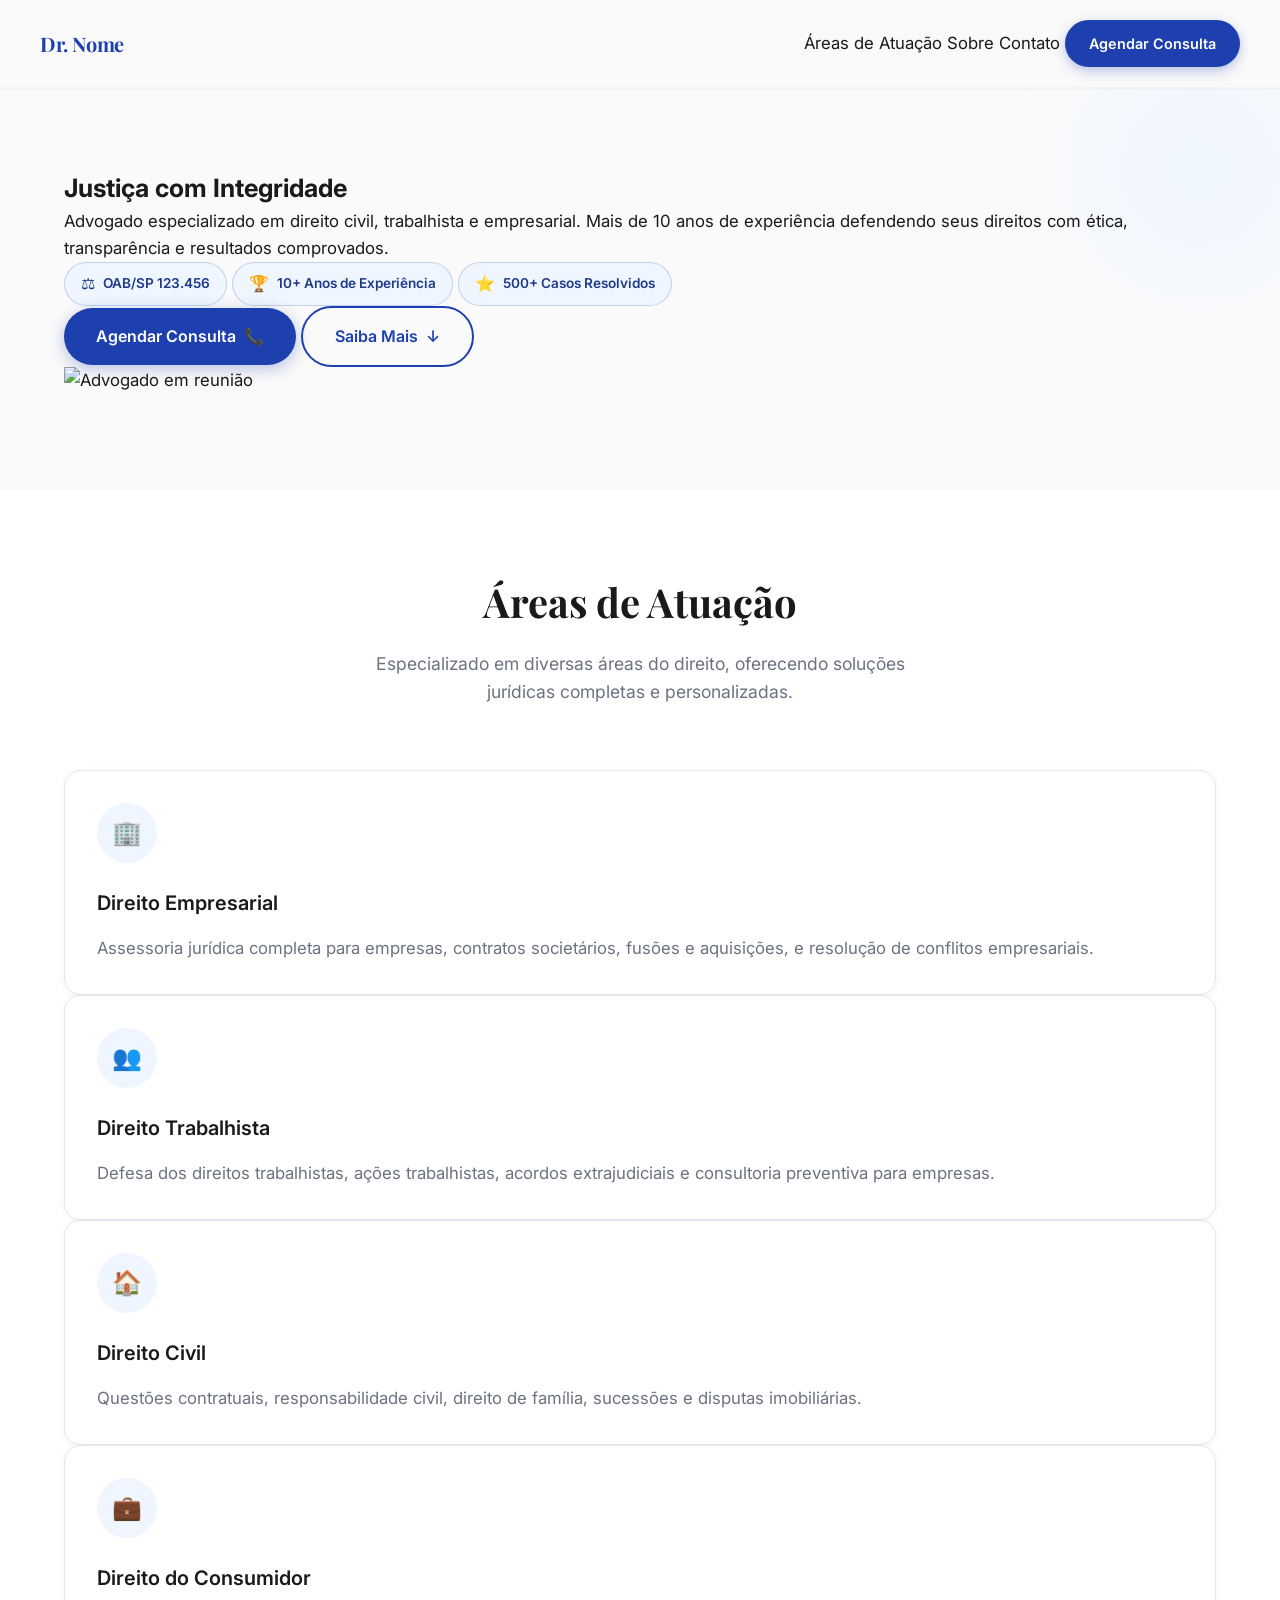
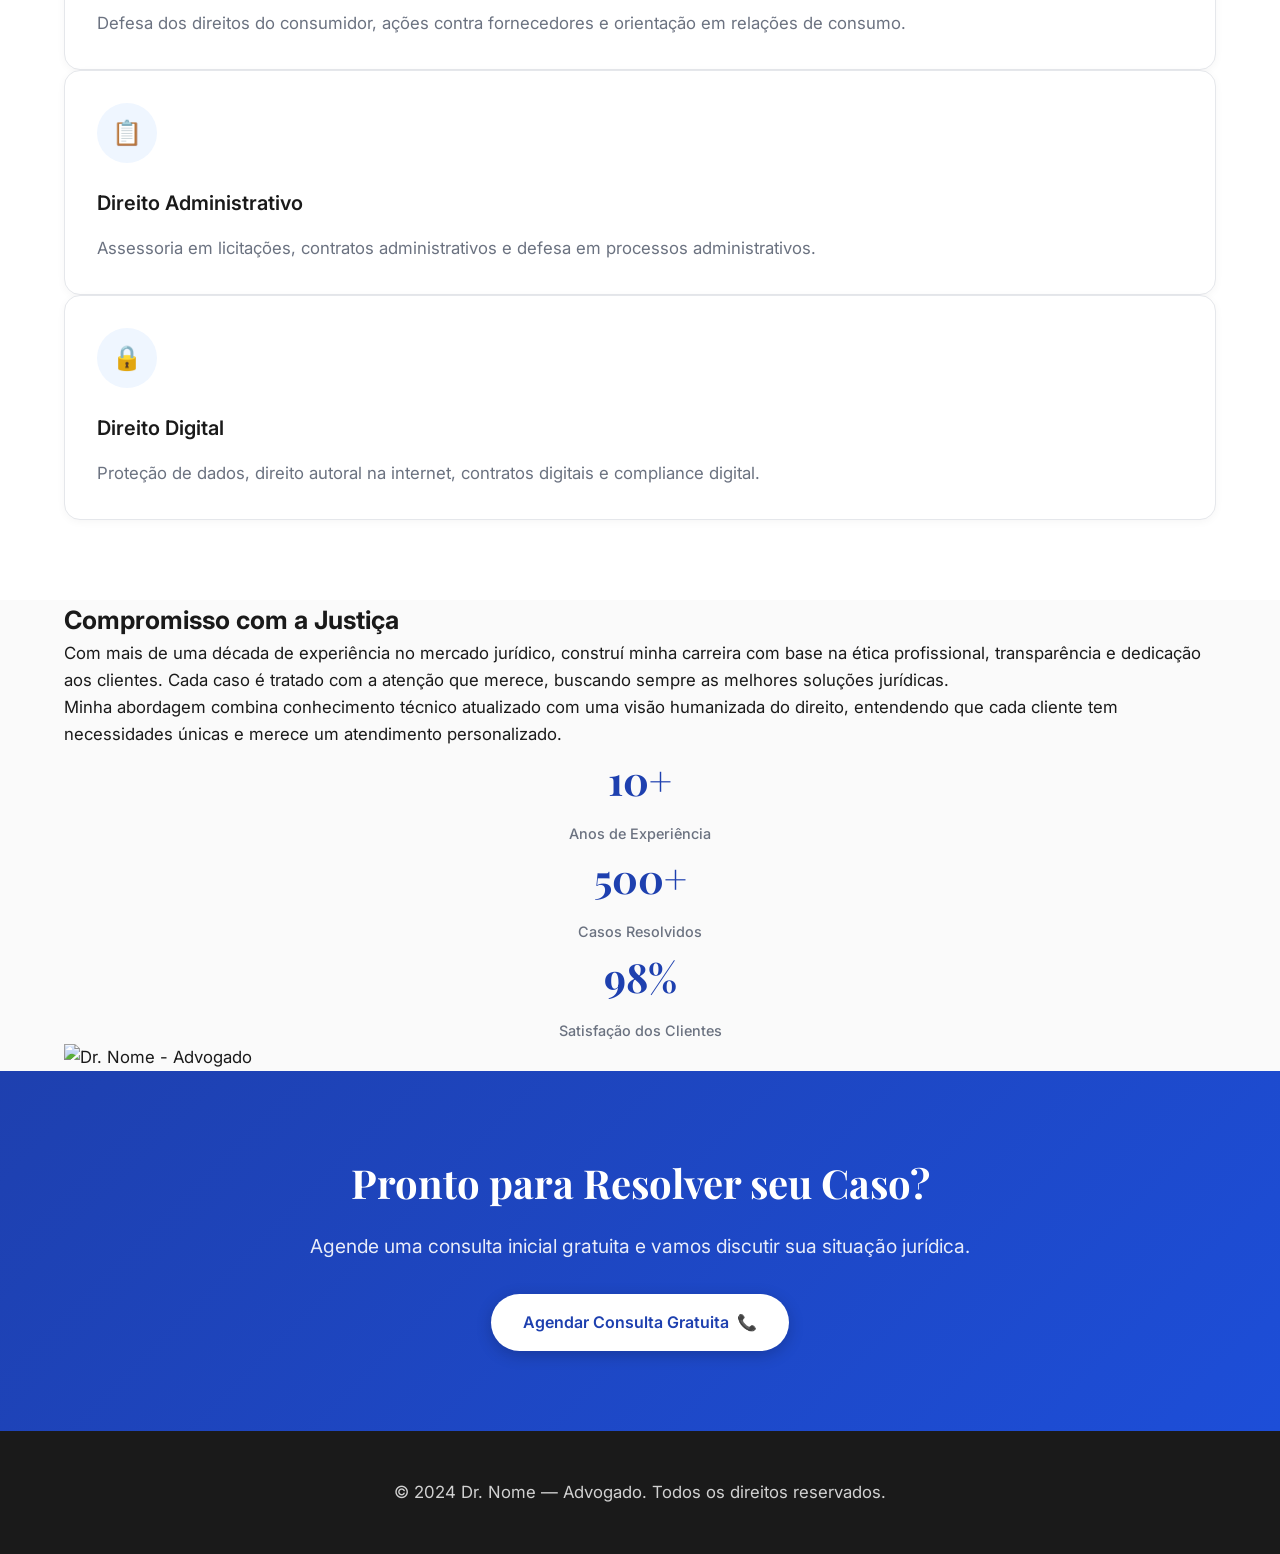
==== commit af3c60b2: "feat: Completar tradução de classes e IDs para português - Traduzir classes restantes em inglês nos " ====
--- a/advogado-landing/index.html
+++ b/advogado-landing/index.html
@@ -233,7 +233,7 @@
       border: 1px solid rgba(30, 64, 175, 0.2);
     }
 
-    .badge-icon {
+    .icone-distintivo {
       font-size: 1rem;
     }
 
@@ -424,7 +424,7 @@
       text-align: center;
     }
 
-    .stat-number {
+    .numero-estatistica {
       font-family: "Playfair Display", Georgia, serif;
       font-size: 2.5rem;
       font-weight: 700;
@@ -433,7 +433,7 @@
       margin-bottom: 0.5rem;
     }
 
-    .stat-label {
+    .rotulo-estatistica {
       font-size: 0.9rem;
       color: var(--text-muted);
       font-weight: 500;
@@ -526,7 +526,7 @@
 </head>
 <body>
   <header>
-    <div class="wrap nav">
+    <div class="conteiner navegacao">
       <div class="logotipo">Dr. Nome</div>
       <nav class="links-navegacao">
         <a href="#servicos">Áreas de Atuação</a>
@@ -547,17 +547,17 @@
             <h1>Justiça com <span class="highlight">Integridade</span></h1>
             <p>Advogado especializado em direito civil, trabalhista e empresarial. Mais de 10 anos de experiência defendendo seus direitos com ética, transparência e resultados comprovados.</p>
 
-            <div class="hero-badges">
+            <div class="distintivos-destaque">
               <div class="badge">
-                <span class="badge-icon">⚖️</span>
+                <span class="icone-distintivo">⚖️</span>
                 <span>OAB/SP 123.456</span>
               </div>
               <div class="badge">
-                <span class="badge-icon">🏆</span>
+                <span class="icone-distintivo">🏆</span>
                 <span>10+ Anos de Experiência</span>
               </div>
               <div class="badge">
-                <span class="badge-icon">⭐</span>
+                <span class="icone-distintivo">⭐</span>
                 <span>500+ Casos Resolvidos</span>
               </div>
             </div>
@@ -631,28 +631,28 @@
     <section id="sobre" class="about">
       <div class="conteiner">
         <div class="about-grid">
-          <div class="about-content">
+          <div class="conteudo-sobre">
             <h2>Compromisso com a Justiça</h2>
             <p>Com mais de uma década de experiência no mercado jurídico, construí minha carreira com base na ética profissional, transparência e dedicação aos clientes. Cada caso é tratado com a atenção que merece, buscando sempre as melhores soluções jurídicas.</p>
             <p>Minha abordagem combina conhecimento técnico atualizado com uma visão humanizada do direito, entendendo que cada cliente tem necessidades únicas e merece um atendimento personalizado.</p>
 
-            <div class="about-stats">
+            <div class="estatisticas-sobre">
               <div class="stat-item">
-                <span class="stat-number">10+</span>
-                <span class="stat-label">Anos de Experiência</span>
+                <span class="numero-estatistica">10+</span>
+                <span class="rotulo-estatistica">Anos de Experiência</span>
               </div>
               <div class="stat-item">
-                <span class="stat-number">500+</span>
-                <span class="stat-label">Casos Resolvidos</span>
+                <span class="numero-estatistica">500+</span>
+                <span class="rotulo-estatistica">Casos Resolvidos</span>
               </div>
               <div class="stat-item">
-                <span class="stat-number">98%</span>
-                <span class="stat-label">Satisfação dos Clientes</span>
+                <span class="numero-estatistica">98%</span>
+                <span class="rotulo-estatistica">Satisfação dos Clientes</span>
               </div>
             </div>
           </div>
 
-          <div class="about-image">
+          <div class="imagem-sobre">
             <img src="https://images.unsplash.com/photo-1507003211169-0a1dd7228f2d?ixlib=rb-4.0.3&ixid=M3wxMjA3fDB8MHxwaG90by1wYWdlfHx8fGVufDB8fHx8fA%3D%3D&auto=format&fit=crop&w=1000&q=80" alt="Dr. Nome - Advogado" />
           </div>
         </div>
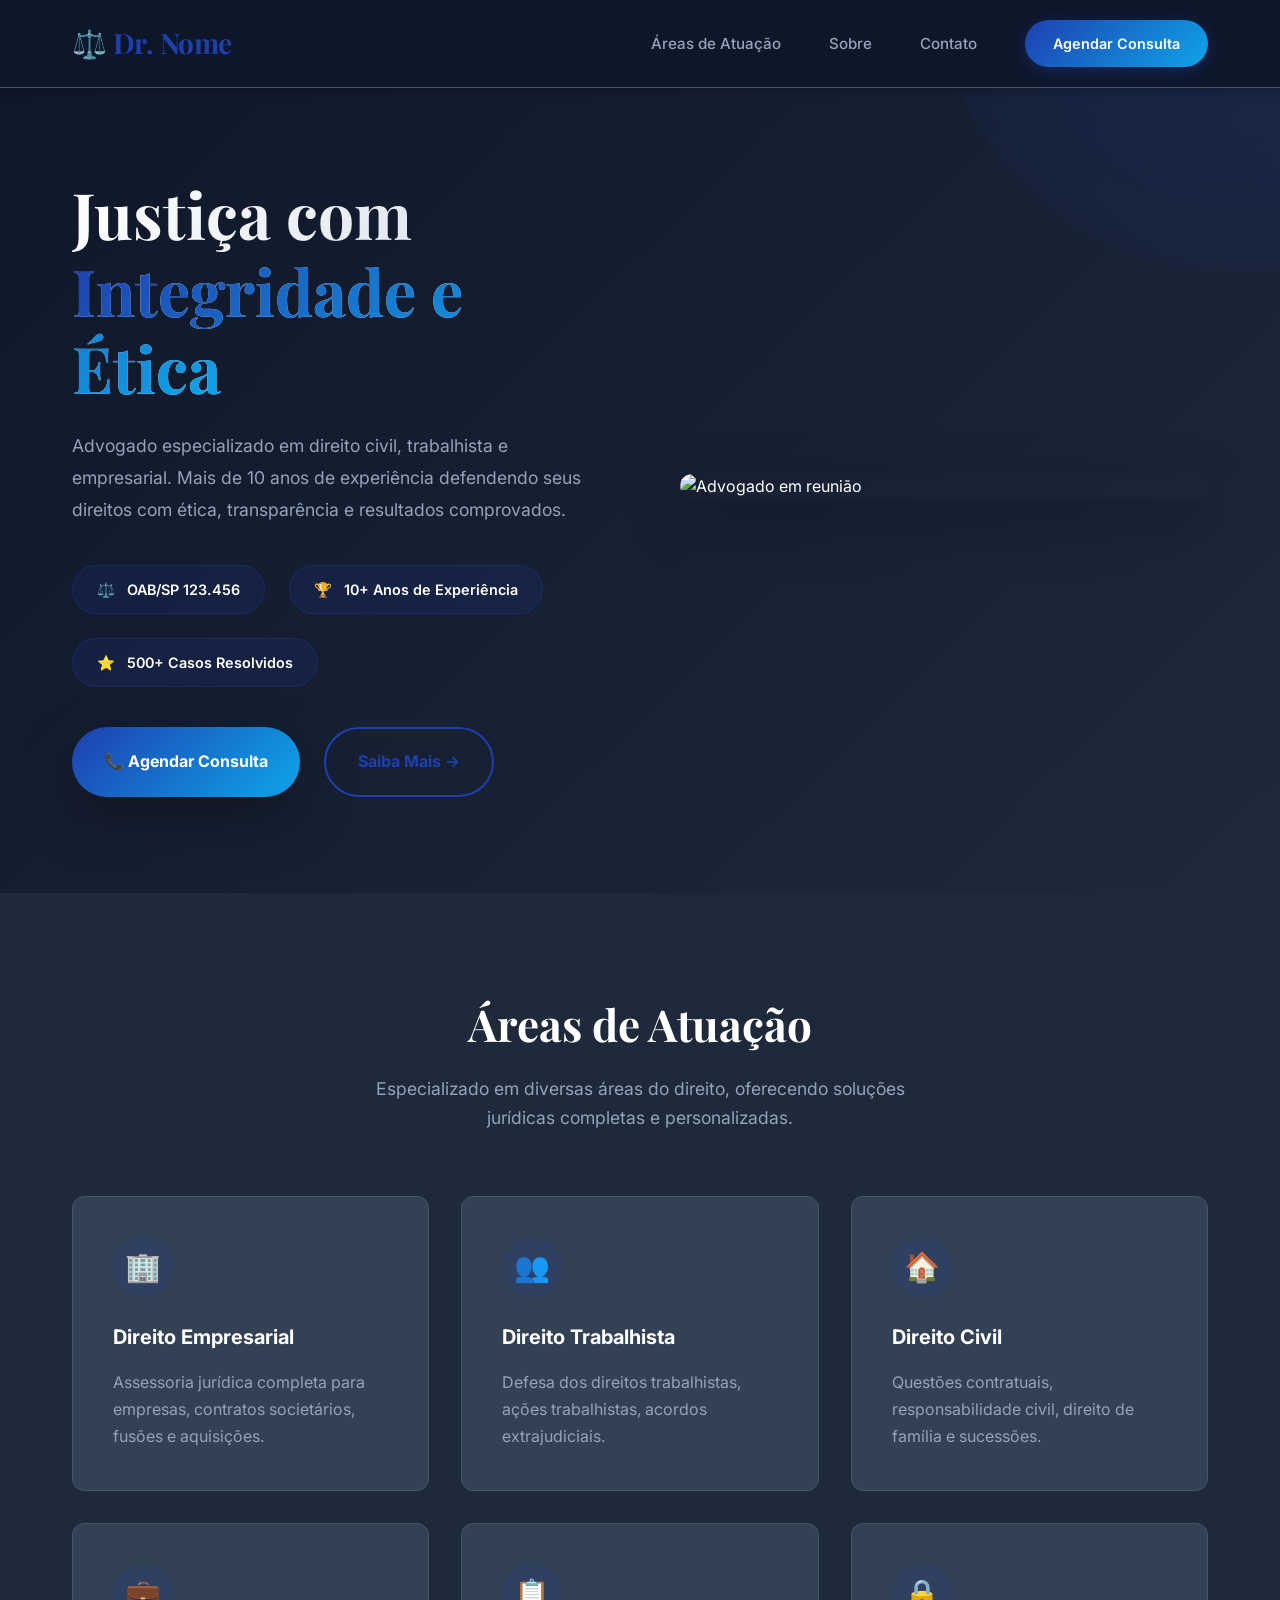
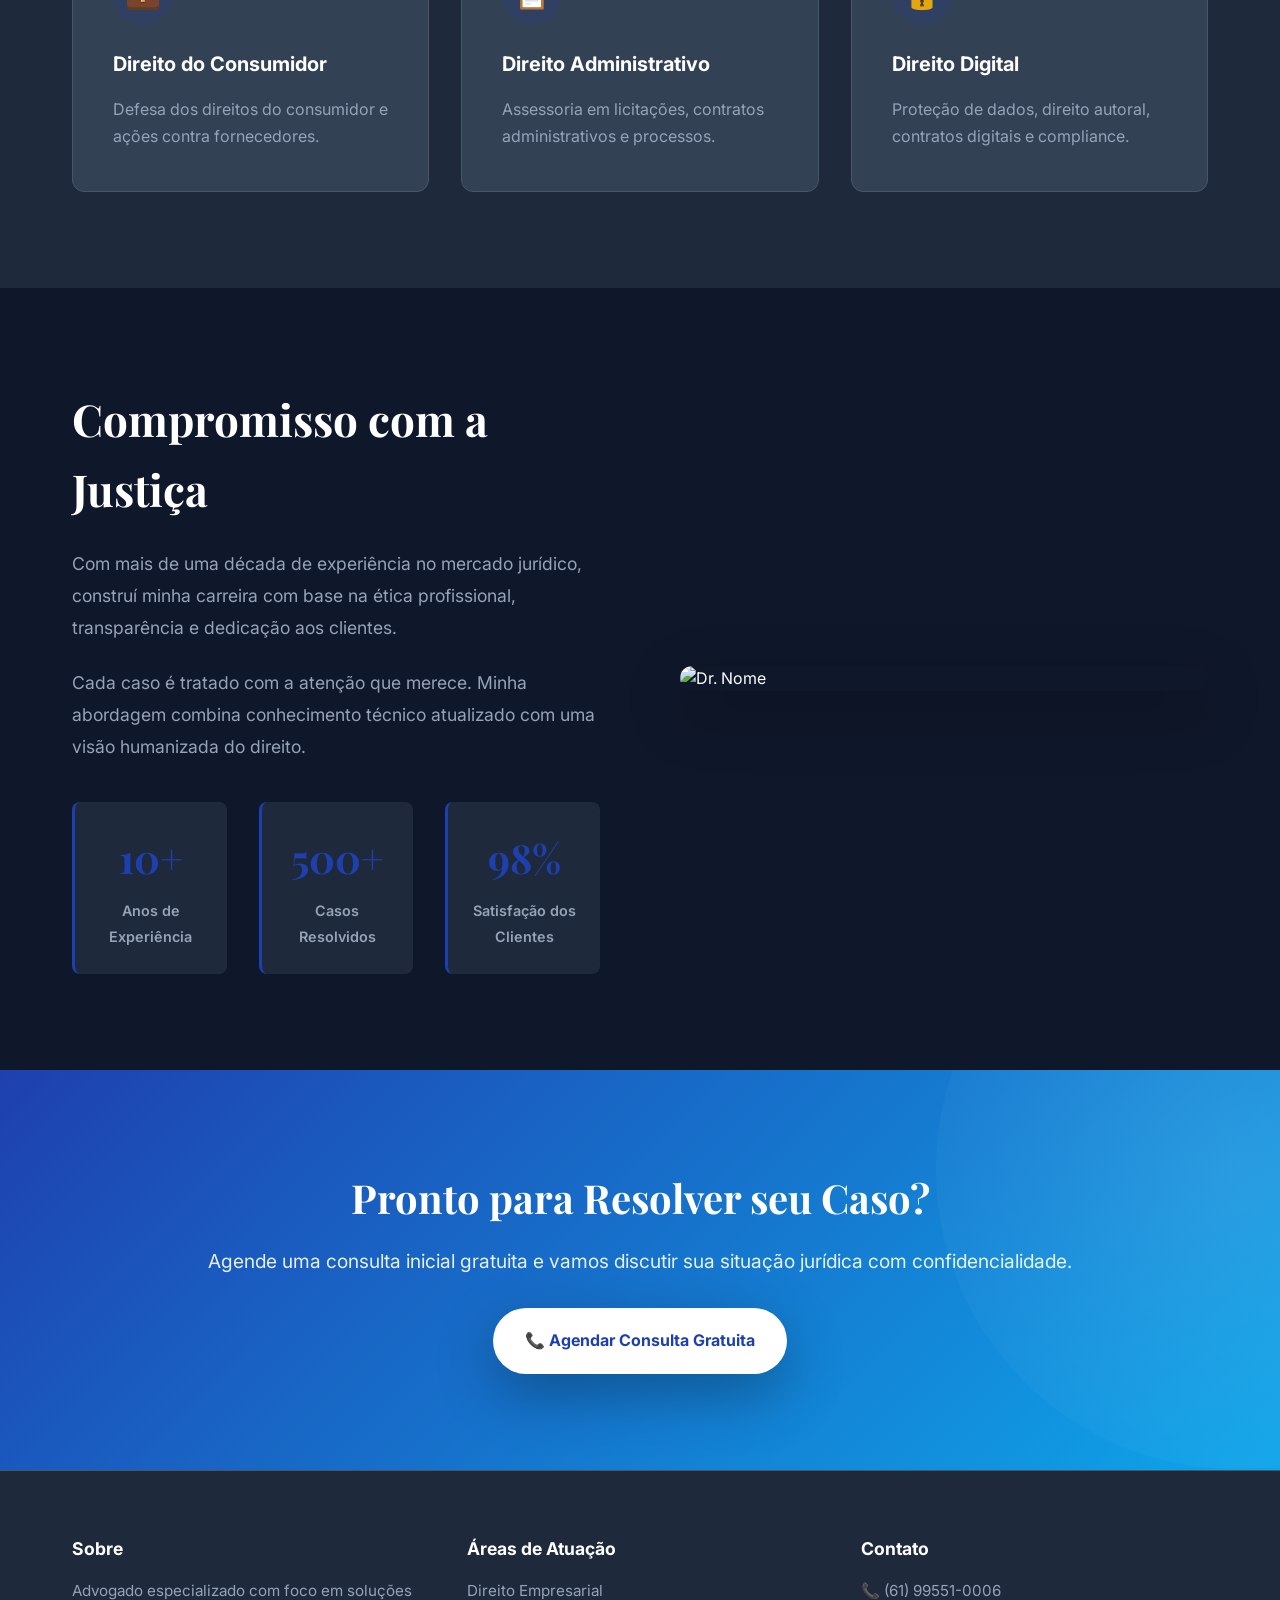
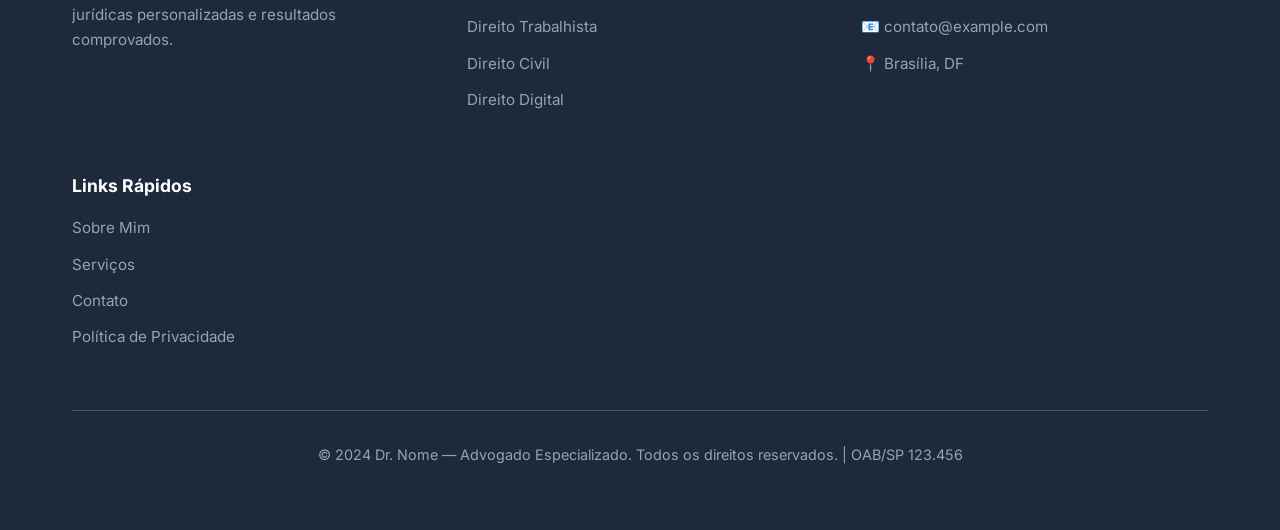
==== commit 9b9aad3c: "Primeiro commit Trabalho inicial" ====
--- a/advogado-landing/index.html
+++ b/advogado-landing/index.html
@@ -3,37 +3,38 @@
 <head>
   <meta charset="UTF-8" />
   <meta name="viewport" content="width=device-width, initial-scale=1.0" />
-  <meta name="description" content="Dr. Nome — Advogado especializado. Justiça, ética e resultados. Agende sua consulta." />
-  <title>Dr. Nome — Advogado</title>
+  <meta name="description" content="Dr. Nome — Advogado especializado em direito civil, trabalhista e empresarial. Mais de 10 anos de experiência defendendo seus direitos com ética e resultados." />
+  <meta name="keywords" content="advogado, direito civil, direito trabalhista, direito empresarial, consulta jurídica" />
+  <title>Dr. Nome — Advogado Especializado | Brasília</title>
+  
   <link rel="preconnect" href="https://fonts.googleapis.com" />
   <link rel="preconnect" href="https://fonts.gstatic.com" crossorigin />
-  <link href="https://fonts.googleapis.com/css2?family=Inter:wght@400;500;600;700&family=Playfair+Display:wght@500;600;700&display=swap" rel="stylesheet" />
+  <link href="https://fonts.googleapis.com/css2?family=Inter:wght@400;500;600;700;800&family=Playfair+Display:wght@600;700&display=swap" rel="stylesheet" />
+  
   <style>
     :root {
-      --bg: #fafafa;
-      --bg-card: #ffffff;
-      --bg-accent: #f8f9fa;
-      --text: #1a1a1a;
-      --text-muted: #6b7280;
-      --text-light: #9ca3af;
-      --accent: #1e40af;
-      --accent-hover: #1d4ed8;
-      --accent-soft: #eff6ff;
-      --accent-dark: #1e3a8a;
-      --border: #e5e7eb;
-      --border-light: #f3f4f6;
-      --shadow: 0 20px 60px rgba(0, 0, 0, 0.08);
-      --shadow-hover: 0 25px 80px rgba(0, 0, 0, 0.12);
-      --radius: 16px;
-      --radius-sm: 8px;
-      --max: 1200px;
-      --transition: all 0.3s cubic-bezier(0.4, 0, 0.2, 1);
+      --cor-primaria: #1e40af;
+      --cor-primaria-escura: #1d4ed8;
+      --cor-secundaria: #0ea5e9;
+      --cor-fundo: #0f172a;
+      --cor-fundo-claro: #1e293b;
+      --cor-fundo-mais-claro: #334155;
+      --cor-texto: #ffffff;
+      --cor-texto-secundaria: #cbd5e1;
+      --cor-texto-muteda: #94a3b8;
+      --cor-borda: #475569;
+      --raio-borda: 12px;
+      --raio-pequeno: 8px;
+      --largura-maxima: 1200px;
+      --transicao: all 0.3s cubic-bezier(0.4, 0, 0.2, 1);
+      --sombra: 0 20px 60px rgba(0, 0, 0, 0.3);
+      --sombra-hover: 0 25px 80px rgba(0, 0, 0, 0.5);
     }
 
     * {
-      box-sizing: border-box;
       margin: 0;
       padding: 0;
+      box-sizing: border-box;
     }
 
     html {
@@ -41,16 +42,17 @@
     }
 
     body {
-      font-family: "Inter", system-ui, sans-serif;
-      background: var(--bg);
-      color: var(--text);
+      font-family: 'Inter', -apple-system, BlinkMacSystemFont, 'Segoe UI', sans-serif;
+      background-color: var(--cor-fundo);
+      color: var(--cor-texto);
       line-height: 1.6;
-      font-size: 1.05rem;
       -webkit-font-smoothing: antialiased;
+      -moz-osx-font-smoothing: grayscale;
     }
 
     img {
       max-width: 100%;
+      height: auto;
       display: block;
     }
 
@@ -59,530 +61,593 @@
       text-decoration: none;
     }
 
-    .conteiner {
-      max-width: var(--max);
+    .contêiner {
+      max-width: var(--largura-maxima);
       margin: 0 auto;
-      padding: 0 1.5rem;
-    }
-
-    /* Header */
+      padding: 0 2rem;
+    }
+
+    /* ========== CABEÇALHO ========== */
     header {
-      position: sticky;
+      position: fixed;
       top: 0;
-      z-index: 50;
-      background: rgba(250, 250, 250, 0.95);
-      backdrop-filter: blur(20px);
-      border-bottom: 1px solid var(--border-light);
-      box-shadow: 0 1px 3px rgba(0, 0, 0, 0.05);
-    }
-
-    .navegacao {
+      left: 0;
+      right: 0;
+      z-index: 999;
+      background: rgba(15, 23, 42, 0.95);
+      backdrop-filter: blur(10px);
+      border-bottom: 1px solid var(--cor-borda);
+      box-shadow: 0 2px 8px rgba(0, 0, 0, 0.3);
+    }
+
+    nav {
       display: flex;
       align-items: center;
       justify-content: space-between;
       padding: 1.25rem 0;
-      gap: 1rem;
-    }
-
-    .logotipo {
-      font-family: "Playfair Display", Georgia, serif;
-      font-weight: 700;
-      font-size: 1.25rem;
+    }
+
+    .logo {
+      font-family: 'Playfair Display', serif;
+      font-size: 1.75rem;
+      font-weight: 700;
+      color: var(--cor-primaria);
       letter-spacing: -0.02em;
-      color: var(--accent);
-    }
-
-    .navegacao-links {
+    }
+
+    nav ul {
       display: flex;
       align-items: center;
-      gap: 2rem;
+      list-style: none;
+      gap: 3rem;
+    }
+
+    nav a {
+      font-weight: 500;
       font-size: 0.95rem;
-      font-weight: 500;
-    }
-
-    .navegacao-links a:not(.botao-cabecalho) {
-      color: var(--text-muted);
-      transition: var(--transition);
+      color: var(--cor-texto-muteda);
+      transition: var(--transicao);
       position: relative;
     }
 
-    .navegacao-links a:not(.botao-cabecalho)::after {
+    nav a::after {
       content: '';
       position: absolute;
-      bottom: -5px;
+      bottom: -6px;
       left: 0;
       width: 0;
       height: 2px;
-      background: var(--accent);
+      background: var(--cor-primaria);
       transition: width 0.3s ease;
     }
 
-    .navegacao-links a:not(.botao-cabecalho):hover::after {
+    nav a:hover {
+      color: var(--cor-primaria);
+    }
+
+    nav a:hover::after {
       width: 100%;
     }
 
-    .navegacao-links a:not(.botao-cabecalho):hover {
-      color: var(--accent);
-    }
-
-    .botao-cabecalho {
+    .botao-cta {
       display: inline-flex;
       align-items: center;
       justify-content: center;
-      padding: 0.75rem 1.5rem;
-      background: var(--accent);
-      color: white !important;
+      padding: 0.75rem 1.75rem;
+      background: linear-gradient(135deg, var(--cor-primaria), var(--cor-secundaria));
+      color: white;
       border-radius: 50px;
       font-weight: 600;
       font-size: 0.9rem;
-      transition: var(--transition);
-      box-shadow: 0 4px 12px rgba(30, 64, 175, 0.3);
-    }
-
-    .botao-cabecalho:hover {
-      background: var(--accent-hover);
+      transition: var(--transicao);
+      box-shadow: 0 4px 15px rgba(30, 64, 175, 0.4);
+    }
+
+    .botao-cta:hover {
       transform: translateY(-2px);
-      box-shadow: 0 8px 20px rgba(30, 64, 175, 0.4);
+      box-shadow: 0 8px 25px rgba(30, 64, 175, 0.6);
     }
 
     @media (max-width: 768px) {
-      .navegacao-links a:not(.botao-cabecalho) {
+      nav ul {
         display: none;
       }
-      .navegacao {
-        padding: 1rem 0;
+      .logo {
+        font-size: 1.5rem;
       }
     }
 
-    /* Hero */
-    .destaque {
-      padding: 5rem 0 6rem;
+    /* ========== HERO ========== */
+    .hero {
+      margin-top: 80px;
+      padding: 6rem 0;
+      background: linear-gradient(135deg, var(--cor-fundo) 0%, var(--cor-fundo-claro) 100%);
       position: relative;
       overflow: hidden;
     }
 
-    .destaque::before {
+    .hero::before {
+      content: '';
+      position: absolute;
+      top: -50%;
+      right: -20%;
+      width: 600px;
+      height: 600px;
+      border-radius: 50%;
+      background: radial-gradient(circle, rgba(30, 64, 175, 0.2), transparent);
+      z-index: 1;
+    }
+
+    .grade-hero {
+      display: grid;
+      grid-template-columns: 1fr 1fr;
+      gap: 5rem;
+      align-items: center;
+      position: relative;
+      z-index: 2;
+    }
+
+    .conteudo-hero h1 {
+      font-family: 'Playfair Display', serif;
+      font-size: clamp(2.5rem, 6vw, 4rem);
+      font-weight: 700;
+      line-height: 1.2;
+      margin-bottom: 1.5rem;
+      background: linear-gradient(135deg, var(--cor-texto), var(--cor-texto-secundaria));
+      -webkit-background-clip: text;
+      -webkit-text-fill-color: transparent;
+      background-clip: text;
+    }
+
+    .destaques {
+      color: var(--cor-primaria);
+      background: linear-gradient(135deg, var(--cor-primaria), var(--cor-secundaria));
+      -webkit-background-clip: text;
+      -webkit-text-fill-color: transparent;
+      background-clip: text;
+    }
+
+    .conteudo-hero p {
+      font-size: 1.1rem;
+      color: var(--cor-texto-muteda);
+      margin-bottom: 2.5rem;
+      line-height: 1.8;
+    }
+
+    .distintivos {
+      display: flex;
+      flex-wrap: wrap;
+      gap: 1.5rem;
+      margin-bottom: 2.5rem;
+    }
+
+    .distintivo {
+      display: flex;
+      align-items: center;
+      gap: 0.75rem;
+      padding: 0.75rem 1.5rem;
+      background: rgba(30, 64, 175, 0.15);
+      border: 1px solid rgba(30, 64, 175, 0.3);
+      border-radius: 50px;
+      font-size: 0.9rem;
+      font-weight: 600;
+    }
+
+    .botoes-hero {
+      display: flex;
+      gap: 1.5rem;
+      flex-wrap: wrap;
+    }
+
+    .botao-primario {
+      display: inline-flex;
+      align-items: center;
+      gap: 0.75rem;
+      padding: 1.25rem 2rem;
+      background: linear-gradient(135deg, var(--cor-primaria), var(--cor-secundaria));
+      color: white;
+      border-radius: 50px;
+      font-weight: 700;
+      font-size: 1rem;
+      transition: var(--transicao);
+      box-shadow: var(--sombra);
+    }
+
+    .botao-primario:hover {
+      transform: translateY(-3px);
+      box-shadow: var(--sombra-hover);
+    }
+
+    .botao-secundario {
+      display: inline-flex;
+      align-items: center;
+      gap: 0.75rem;
+      padding: 1.25rem 2rem;
+      background: transparent;
+      color: var(--cor-primaria);
+      border: 2px solid var(--cor-primaria);
+      border-radius: 50px;
+      font-weight: 700;
+      font-size: 1rem;
+      transition: var(--transicao);
+    }
+
+    .botao-secundario:hover {
+      background: var(--cor-primaria);
+      color: white;
+      transform: translateY(-3px);
+    }
+
+    .imagem-hero {
+      position: relative;
+      display: flex;
+      justify-content: center;
+      align-items: center;
+    }
+
+    .imagem-hero img {
+      width: 100%;
+      border-radius: var(--raio-borda);
+      box-shadow: var(--sombra);
+      animation: flutuacao 3s ease-in-out infinite;
+    }
+
+    @keyframes flutuacao {
+      0%, 100% { transform: translateY(0px); }
+      50% { transform: translateY(-15px); }
+    }
+
+    @media (max-width: 900px) {
+      .grade-hero {
+        grid-template-columns: 1fr;
+        gap: 3rem;
+      }
+      .conteudo-hero h1 {
+        font-size: 2rem;
+      }
+      .botoes-hero {
+        justify-content: center;
+      }
+    }
+
+    /* ========== SERVIÇOS ========== */
+    .secao-servicos {
+      padding: 6rem 0;
+      background: var(--cor-fundo-claro);
+    }
+
+    .cabecalho-secao {
+      text-align: center;
+      margin-bottom: 4rem;
+    }
+
+    .cabecalho-secao h2 {
+      font-family: 'Playfair Display', serif;
+      font-size: clamp(2rem, 5vw, 2.75rem);
+      font-weight: 700;
+      margin-bottom: 1rem;
+      color: var(--cor-texto);
+    }
+
+    .cabecalho-secao p {
+      font-size: 1.1rem;
+      color: var(--cor-texto-muteda);
+      max-width: 600px;
+      margin: 0 auto;
+    }
+
+    .grade-servicos {
+      display: grid;
+      grid-template-columns: repeat(auto-fit, minmax(320px, 1fr));
+      gap: 2rem;
+    }
+
+    .cartao-servico {
+      background: var(--cor-fundo-mais-claro);
+      border: 1px solid var(--cor-borda);
+      border-radius: var(--raio-borda);
+      padding: 2.5rem;
+      transition: var(--transicao);
+      position: relative;
+      overflow: hidden;
+    }
+
+    .cartao-servico::before {
       content: '';
       position: absolute;
       top: 0;
-      right: 0;
-      width: 400px;
-      height: 400px;
-      background: radial-gradient(circle, var(--accent-soft) 0%, transparent 70%);
-      border-radius: 50%;
-      transform: translate(30%, -30%);
-      z-index: -1;
-    }
-
-    .destaque-grid {
-      display: grid;
-      grid-template-columns: 1fr 1fr;
-      gap: 4rem;
-      align-items: center;
-    }
-
-    .destaque-content h1 {
-      font-family: "Playfair Display", Georgia, serif;
-      font-size: clamp(2.5rem, 5vw, 4rem);
-      font-weight: 700;
-      line-height: 1.1;
-      margin-bottom: 1.5rem;
-      color: var(--text);
-    }
-
-    .destaque-content .highlight {
-      color: var(--accent);
-      position: relative;
-    }
-
-    .destaque-content .highlight::after {
-      content: '';
-      position: absolute;
-      bottom: -2px;
       left: 0;
       width: 100%;
       height: 4px;
-      background: linear-gradient(90deg, var(--accent), var(--accent-hover));
-      border-radius: 2px;
-    }
-
-    .destaque-content p {
-      font-size: 1.2rem;
-      line-height: 1.7;
-      color: var(--text-muted);
-      margin-bottom: 2rem;
-    }
-
-    .destaque-badges {
-      display: flex;
-      flex-wrap: wrap;
-      gap: 1rem;
-      margin-bottom: 2.5rem;
-    }
-
-    .badge {
-      display: inline-flex;
-      align-items: center;
-      gap: 0.5rem;
-      padding: 0.5rem 1rem;
-      background: var(--accent-soft);
-      color: var(--accent-dark);
-      border-radius: 50px;
-      font-size: 0.85rem;
-      font-weight: 600;
-      border: 1px solid rgba(30, 64, 175, 0.2);
-    }
-
-    .icone-distintivo {
-      font-size: 1rem;
-    }
-
-    .destaque-cta {
-      display: flex;
-      gap: 1rem;
-      flex-wrap: wrap;
-    }
-
-    .botao-primario {
-      display: inline-flex;
-      align-items: center;
-      gap: 0.5rem;
-      padding: 1rem 2rem;
-      background: var(--accent);
-      color: white;
-      border-radius: 50px;
-      font-weight: 600;
-      font-size: 1rem;
-      transition: var(--transition);
-      box-shadow: 0 4px 16px rgba(30, 64, 175, 0.3);
-    }
-
-    .botao-primario:hover {
-      background: var(--accent-hover);
-      transform: translateY(-2px);
-      box-shadow: 0 8px 24px rgba(30, 64, 175, 0.4);
-    }
-
-    .botao-secundario {
-      display: inline-flex;
-      align-items: center;
-      gap: 0.5rem;
-      padding: 1rem 2rem;
-      background: transparent;
-      color: var(--accent);
-      border: 2px solid var(--accent);
-      border-radius: 50px;
-      font-weight: 600;
-      font-size: 1rem;
-      transition: var(--transition);
-    }
-
-    .botao-secundario:hover {
-      background: var(--accent);
-      color: white;
-      transform: translateY(-2px);
-    }
-
-    .destaque-image {
-      position: relative;
-    }
-
-    .destaque-image img {
-      width: 100%;
-      height: auto;
-      border-radius: var(--radius);
-      box-shadow: var(--shadow);
-    }
-
-    @media (max-width: 900px) {
-      .destaque-grid {
-        grid-template-columns: 1fr;
-        text-align: center;
-        gap: 3rem;
-      }
-      .destaque-badges {
-        justify-content: center;
-      }
-      .destaque-cta {
-        justify-content: center;
-      }
-      .destaque::before {
-        width: 300px;
-        height: 300px;
-        transform: translate(20%, -20%);
-      }
-    }
-
-    /* Services */
-    .servicos {
-      padding: 5rem 0;
-      background: var(--bg-card);
-    }
-
-    .cabecalho-secao {
-      text-align: center;
-      margin-bottom: 4rem;
-    }
-
-    .cabecalho-secao h2 {
-      font-family: "Playfair Display", Georgia, serif;
-      font-size: clamp(2rem, 4vw, 2.5rem);
-      font-weight: 700;
-      margin-bottom: 1rem;
-      color: var(--text);
-    }
-
-    .cabecalho-secao p {
-      font-size: 1.1rem;
-      color: var(--text-muted);
-      max-width: 600px;
-      margin: 0 auto;
-    }
-
-    .servicos-grid {
-      display: grid;
-      grid-template-columns: repeat(auto-fit, minmax(300px, 1fr));
-      gap: 2rem;
-    }
-
-    .cartao-servico {
-      background: var(--bg-card);
-      border: 1px solid var(--border);
-      border-radius: var(--radius);
-      padding: 2rem;
-      transition: var(--transition);
-      box-shadow: 0 2px 8px rgba(0, 0, 0, 0.04);
+      background: linear-gradient(90deg, var(--cor-primaria), var(--cor-secundaria));
+      transform: translateX(-100%);
+      transition: transform 0.4s ease;
     }
 
     .cartao-servico:hover {
-      transform: translateY(-4px);
-      box-shadow: var(--shadow);
-      border-color: rgba(30, 64, 175, 0.2);
+      transform: translateY(-8px);
+      border-color: var(--cor-primaria);
+      box-shadow: 0 10px 30px rgba(30, 64, 175, 0.2);
+    }
+
+    .cartao-servico:hover::before {
+      transform: translateX(0);
     }
 
     .icone-servico {
       width: 60px;
       height: 60px;
-      background: var(--accent-soft);
+      background: rgba(30, 64, 175, 0.15);
       border-radius: 50%;
       display: flex;
       align-items: center;
       justify-content: center;
+      font-size: 1.8rem;
       margin-bottom: 1.5rem;
-      font-size: 1.5rem;
-      color: var(--accent);
+      transition: var(--transicao);
+    }
+
+    .cartao-servico:hover .icone-servico {
+      background: rgba(30, 64, 175, 0.25);
+      transform: scale(1.1);
     }
 
     .cartao-servico h3 {
       font-size: 1.25rem;
-      font-weight: 600;
+      font-weight: 700;
       margin-bottom: 1rem;
-      color: var(--text);
+      color: var(--cor-texto);
     }
 
     .cartao-servico p {
-      color: var(--text-muted);
-      line-height: 1.6;
-    }
-
-    /* About */
-    .sobre {
-      padding: 5rem 0;
-      background: var(--bg-accent);
-    }
-
-    .sobre-grid {
+      color: var(--cor-texto-muteda);
+      line-height: 1.7;
+    }
+
+    /* ========== SOBRE ========== */
+    .secao-sobre {
+      padding: 6rem 0;
+      background: var(--cor-fundo);
+    }
+
+    .grade-sobre {
       display: grid;
       grid-template-columns: 1fr 1fr;
-      gap: 4rem;
-      align-items: center;
-    }
-
-    .sobre-content h2 {
-      font-family: "Playfair Display", Georgia, serif;
-      font-size: 2.25rem;
+      gap: 5rem;
+      align-items: center;
+    }
+
+    .conteudo-sobre h2 {
+      font-family: 'Playfair Display', serif;
+      font-size: clamp(2rem, 5vw, 2.75rem);
       font-weight: 700;
       margin-bottom: 1.5rem;
-      color: var(--text);
-    }
-
-    .sobre-content p {
+      color: var(--cor-texto);
+    }
+
+    .conteudo-sobre p {
       font-size: 1.1rem;
-      line-height: 1.7;
-      color: var(--text-muted);
+      color: var(--cor-texto-muteda);
       margin-bottom: 1.5rem;
-    }
-
-    .sobre-stats {
+      line-height: 1.8;
+    }
+
+    .estatisticas {
       display: grid;
       grid-template-columns: repeat(3, 1fr);
       gap: 2rem;
-      margin-top: 2rem;
-    }
-
-    .stat-item {
+      margin-top: 2.5rem;
+    }
+
+    .item-estatistica {
       text-align: center;
+      padding: 1.5rem;
+      background: var(--cor-fundo-claro);
+      border-radius: var(--raio-pequeno);
+      border-left: 3px solid var(--cor-primaria);
     }
 
     .numero-estatistica {
-      font-family: "Playfair Display", Georgia, serif;
+      display: block;
+      font-family: 'Playfair Display', serif;
       font-size: 2.5rem;
       font-weight: 700;
-      color: var(--accent);
-      display: block;
+      color: var(--cor-primaria);
       margin-bottom: 0.5rem;
     }
 
     .rotulo-estatistica {
       font-size: 0.9rem;
-      color: var(--text-muted);
-      font-weight: 500;
+      color: var(--cor-texto-muteda);
+      font-weight: 600;
+    }
+
+    .imagem-sobre {
+      position: relative;
+    }
+
+    .imagem-sobre img {
+      width: 100%;
+      border-radius: var(--raio-borda);
+      box-shadow: var(--sombra);
     }
 
     @media (max-width: 900px) {
-      .sobre-grid {
+      .grade-sobre {
         grid-template-columns: 1fr;
-        text-align: center;
         gap: 3rem;
       }
-      .sobre-stats {
+      .estatisticas {
         grid-template-columns: repeat(2, 1fr);
       }
     }
 
-    /* CTA */
-    .cta {
-      padding: 5rem 0;
-      background: linear-gradient(135deg, var(--accent) 0%, var(--accent-hover) 100%);
+    /* ========== CTA ========== */
+    .secao-cta {
+      padding: 6rem 0;
+      background: linear-gradient(135deg, var(--cor-primaria), var(--cor-secundaria));
+      text-align: center;
+      position: relative;
+      overflow: hidden;
+    }
+
+    .secao-cta::before {
+      content: '';
+      position: absolute;
+      top: -50%;
+      right: -20%;
+      width: 600px;
+      height: 600px;
+      border-radius: 50%;
+      background: radial-gradient(circle, rgba(255, 255, 255, 0.1), transparent);
+      z-index: 1;
+    }
+
+    .secao-cta > * {
+      position: relative;
+      z-index: 2;
+    }
+
+    .secao-cta h2 {
+      font-family: 'Playfair Display', serif;
+      font-size: 2.5rem;
+      font-weight: 700;
+      margin-bottom: 1rem;
       color: white;
-      text-align: center;
-    }
-
-    .cta h2 {
-      font-family: "Playfair Display", Georgia, serif;
-      font-size: 2.5rem;
-      font-weight: 700;
-      margin-bottom: 1rem;
-    }
-
-    .cta p {
+    }
+
+    .secao-cta p {
       font-size: 1.2rem;
       margin-bottom: 2rem;
-      opacity: 0.9;
-    }
-
-    .cta .botao-primario {
+      color: rgba(255, 255, 255, 0.9);
+    }
+
+    .secao-cta .botao-primario {
       background: white;
-      color: var(--accent);
-      box-shadow: 0 4px 16px rgba(0, 0, 0, 0.2);
-    }
-
-    .cta .botao-primario:hover {
-      background: var(--bg-card);
-      box-shadow: 0 8px 24px rgba(0, 0, 0, 0.3);
-    }
-
-    /* Footer */
+      color: var(--cor-primaria);
+      font-weight: 700;
+    }
+
+    .secao-cta .botao-primario:hover {
+      background: rgba(255, 255, 255, 0.9);
+    }
+
+    /* ========== RODAPÉ ========== */
     footer {
-      padding: 3rem 0;
-      background: var(--text);
-      color: white;
+      background: var(--cor-fundo-claro);
+      padding: 4rem 0;
+      border-top: 1px solid var(--cor-borda);
+    }
+
+    .rodape-conteudo {
+      display: grid;
+      grid-template-columns: repeat(auto-fit, minmax(250px, 1fr));
+      gap: 3rem;
+      margin-bottom: 3rem;
+    }
+
+    .coluna-rodape h3 {
+      font-size: 1.1rem;
+      font-weight: 700;
+      margin-bottom: 1rem;
+      color: var(--cor-texto);
+    }
+
+    .coluna-rodape ul {
+      list-style: none;
+    }
+
+    .coluna-rodape a {
+      color: var(--cor-texto-muteda);
+      font-size: 0.95rem;
+      margin-bottom: 0.75rem;
+      display: block;
+      transition: var(--transicao);
+    }
+
+    .coluna-rodape a:hover {
+      color: var(--cor-primaria);
+      transform: translateX(4px);
+    }
+
+    .coluna-rodape p {
+      color: var(--cor-texto-muteda);
+      font-size: 0.95rem;
+      line-height: 1.6;
+    }
+
+    .rodape-inferior {
       text-align: center;
-    }
-
-    footer p {
-      opacity: 0.8;
-    }
-
-    /* Responsive */
-    @media (max-width: 640px) {
-      .destaque {
-        padding: 3rem 0 4rem;
+      padding-top: 2rem;
+      border-top: 1px solid var(--cor-borda);
+      color: var(--cor-texto-muteda);
+      font-size: 0.9rem;
+    }
+
+    .animacao-entrada {
+      animation: entrada 0.6s ease-out forwards;
+      opacity: 0;
+    }
+
+    @keyframes entrada {
+      from {
+        opacity: 0;
+        transform: translateY(30px);
       }
-      .servicos {
-        padding: 3rem 0;
-      }
-      .sobre {
-        padding: 3rem 0;
-      }
-      .cta {
-        padding: 3rem 0;
-      }
-      .destaque-badges {
-        justify-content: center;
-      }
-      .destaque-cta {
-        flex-direction: column;
-        align-items: center;
-      }
-      .servicos-grid {
-        grid-template-columns: 1fr;
-      }
-      .sobre-stats {
-        grid-template-columns: 1fr !important;
+      to {
+        opacity: 1;
+        transform: translateY(0);
       }
     }
   </style>
 </head>
+
 <body>
   <header>
-    <div class="conteiner navegacao">
-      <div class="logotipo">Dr. Nome</div>
-      <nav class="links-navegacao">
-        <a href="#servicos">Áreas de Atuação</a>
-        <a href="#sobre">Sobre</a>
-        <a href="#contato">Contato</a>
-        <a href="https://wa.me/5561995510006?text=Olá,%20vim%20pelo%20site%20e%20gostaria%20de%20agendar%20uma%20consulta." class="botao-cabecalho" target="_blank">
-          Agendar Consulta
-        </a>
+    <div class="contêiner">
+      <nav>
+        <div class="logo">⚖️ Dr. Nome</div>
+        <ul>
+          <li><a href="#servicos">Áreas de Atuação</a></li>
+          <li><a href="#sobre">Sobre</a></li>
+          <li><a href="#contato">Contato</a></li>
+          <li><a href="https://wa.me/5561995510006?text=Olá,%20vim%20pelo%20site%20e%20gostaria%20de%20agendar%20uma%20consulta." target="_blank" rel="noopener noreferrer" class="botao-cta">Agendar Consulta</a></li>
+        </ul>
       </nav>
     </div>
   </header>
 
   <main>
-    <section class="destaque">
-      <div class="conteiner">
-        <div class="grade-destaque">
-          <div class="conteudo-destaque">
-            <h1>Justiça com <span class="highlight">Integridade</span></h1>
+    <section class="hero">
+      <div class="contêiner">
+        <div class="grade-hero">
+          <div class="conteudo-hero">
+            <h1>Justiça com <span class="destaques">Integridade e Ética</span></h1>
             <p>Advogado especializado em direito civil, trabalhista e empresarial. Mais de 10 anos de experiência defendendo seus direitos com ética, transparência e resultados comprovados.</p>
 
-            <div class="distintivos-destaque">
-              <div class="badge">
-                <span class="icone-distintivo">⚖️</span>
-                <span>OAB/SP 123.456</span>
-              </div>
-              <div class="badge">
-                <span class="icone-distintivo">🏆</span>
-                <span>10+ Anos de Experiência</span>
-              </div>
-              <div class="badge">
-                <span class="icone-distintivo">⭐</span>
-                <span>500+ Casos Resolvidos</span>
-              </div>
+            <div class="distintivos">
+              <div class="distintivo"><span>⚖️</span> <span>OAB/SP 123.456</span></div>
+              <div class="distintivo"><span>🏆</span> <span>10+ Anos de Experiência</span></div>
+              <div class="distintivo"><span>⭐</span> <span>500+ Casos Resolvidos</span></div>
             </div>
 
-            <div class="chamada-destaque">
-              <a href="https://wa.me/5561995510006?text=Olá,%20vim%20pelo%20site%20e%20gostaria%20de%20agendar%20uma%20consulta." class="botao-primario" target="_blank">
-                <span>Agendar Consulta</span>
-                <span>📞</span>
+            <div class="botoes-hero">
+              <a href="https://wa.me/5561995510006?text=Olá,%20vim%20pelo%20site%20e%20gostaria%20de%20agendar%20uma%20consulta." target="_blank" rel="noopener noreferrer" class="botao-primario">
+                📞 Agendar Consulta
               </a>
-              <a href="#sobre" class="botao-secundario">
-                <span>Saiba Mais</span>
-                <span>↓</span>
-              </a>
+              <a href="#sobre" class="botao-secundario">Saiba Mais →</a>
             </div>
           </div>
 
-          <div class="imagem-destaque">
-            <img src="https://images.unsplash.com/photo-1589829545856-d10d557cf95f?ixlib=rb-4.0.3&ixid=M3wxMjA3fDB8MHxwaG90by1wYWdlfHx8fGVufDB8fHx8fA%3D%3D&auto=format&fit=crop&w=1000&q=80" alt="Advogado em reunião" />
+          <div class="imagem-hero">
+            <img src="https://images.unsplash.com/photo-1589829545856-d10d557cf95f?ixlib=rb-4.0.3&ixid=M3wxMjA3fDB8MHxwaG90by1wYWdlfHx8fGVufDB8fHx8fA%3D%3D&auto=format&fit=crop&w=800&q=80" alt="Advogado em reunião" />
           </div>
         </div>
       </div>
     </section>
 
-    <section id="servicos" class="servicos">
-      <div class="conteiner">
+    <section id="servicos" class="secao-servicos">
+      <div class="contêiner">
         <div class="cabecalho-secao">
           <h2>Áreas de Atuação</h2>
           <p>Especializado em diversas áreas do direito, oferecendo soluções jurídicas completas e personalizadas.</p>
@@ -592,60 +657,60 @@
           <div class="cartao-servico">
             <div class="icone-servico">🏢</div>
             <h3>Direito Empresarial</h3>
-            <p>Assessoria jurídica completa para empresas, contratos societários, fusões e aquisições, e resolução de conflitos empresariais.</p>
+            <p>Assessoria jurídica completa para empresas, contratos societários, fusões e aquisições.</p>
           </div>
 
           <div class="cartao-servico">
             <div class="icone-servico">👥</div>
             <h3>Direito Trabalhista</h3>
-            <p>Defesa dos direitos trabalhistas, ações trabalhistas, acordos extrajudiciais e consultoria preventiva para empresas.</p>
+            <p>Defesa dos direitos trabalhistas, ações trabalhistas, acordos extrajudiciais.</p>
           </div>
 
           <div class="cartao-servico">
             <div class="icone-servico">🏠</div>
             <h3>Direito Civil</h3>
-            <p>Questões contratuais, responsabilidade civil, direito de família, sucessões e disputas imobiliárias.</p>
+            <p>Questões contratuais, responsabilidade civil, direito de família e sucessões.</p>
           </div>
 
           <div class="cartao-servico">
             <div class="icone-servico">💼</div>
             <h3>Direito do Consumidor</h3>
-            <p>Defesa dos direitos do consumidor, ações contra fornecedores e orientação em relações de consumo.</p>
+            <p>Defesa dos direitos do consumidor e ações contra fornecedores.</p>
           </div>
 
           <div class="cartao-servico">
             <div class="icone-servico">📋</div>
             <h3>Direito Administrativo</h3>
-            <p>Assessoria em licitações, contratos administrativos e defesa em processos administrativos.</p>
+            <p>Assessoria em licitações, contratos administrativos e processos.</p>
           </div>
 
           <div class="cartao-servico">
             <div class="icone-servico">🔒</div>
             <h3>Direito Digital</h3>
-            <p>Proteção de dados, direito autoral na internet, contratos digitais e compliance digital.</p>
+            <p>Proteção de dados, direito autoral, contratos digitais e compliance.</p>
           </div>
         </div>
       </div>
     </section>
 
-    <section id="sobre" class="about">
-      <div class="conteiner">
-        <div class="about-grid">
+    <section id="sobre" class="secao-sobre">
+      <div class="contêiner">
+        <div class="grade-sobre">
           <div class="conteudo-sobre">
             <h2>Compromisso com a Justiça</h2>
-            <p>Com mais de uma década de experiência no mercado jurídico, construí minha carreira com base na ética profissional, transparência e dedicação aos clientes. Cada caso é tratado com a atenção que merece, buscando sempre as melhores soluções jurídicas.</p>
-            <p>Minha abordagem combina conhecimento técnico atualizado com uma visão humanizada do direito, entendendo que cada cliente tem necessidades únicas e merece um atendimento personalizado.</p>
-
-            <div class="estatisticas-sobre">
-              <div class="stat-item">
+            <p>Com mais de uma década de experiência no mercado jurídico, construí minha carreira com base na ética profissional, transparência e dedicação aos clientes.</p>
+            <p>Cada caso é tratado com a atenção que merece. Minha abordagem combina conhecimento técnico atualizado com uma visão humanizada do direito.</p>
+
+            <div class="estatisticas">
+              <div class="item-estatistica">
                 <span class="numero-estatistica">10+</span>
                 <span class="rotulo-estatistica">Anos de Experiência</span>
               </div>
-              <div class="stat-item">
+              <div class="item-estatistica">
                 <span class="numero-estatistica">500+</span>
                 <span class="rotulo-estatistica">Casos Resolvidos</span>
               </div>
-              <div class="stat-item">
+              <div class="item-estatistica">
                 <span class="numero-estatistica">98%</span>
                 <span class="rotulo-estatistica">Satisfação dos Clientes</span>
               </div>
@@ -653,67 +718,93 @@
           </div>
 
           <div class="imagem-sobre">
-            <img src="https://images.unsplash.com/photo-1507003211169-0a1dd7228f2d?ixlib=rb-4.0.3&ixid=M3wxMjA3fDB8MHxwaG90by1wYWdlfHx8fGVufDB8fHx8fA%3D%3D&auto=format&fit=crop&w=1000&q=80" alt="Dr. Nome - Advogado" />
+            <img src="https://images.unsplash.com/photo-1507003211169-0a1dd7228f2d?ixlib=rb-4.0.3&ixid=M3wxMjA3fDB8MHxwaG90by1wYWdlfHx8fGVufDB8fHx8fA%3D%3D&auto=format&fit=crop&w=800&q=80" alt="Dr. Nome" />
           </div>
         </div>
       </div>
     </section>
 
-    <section class="cta">
-      <div class="conteiner">
+    <section class="secao-cta" id="contato">
+      <div class="contêiner">
         <h2>Pronto para Resolver seu Caso?</h2>
-        <p>Agende uma consulta inicial gratuita e vamos discutir sua situação jurídica.</p>
-        <a href="https://wa.me/5561995510006?text=Olá,%20vim%20pelo%20site%20e%20gostaria%20de%20agendar%20uma%20consulta." class="botao-primario" target="_blank">
-          <span>Agendar Consulta Gratuita</span>
-          <span>📞</span>
+        <p>Agende uma consulta inicial gratuita e vamos discutir sua situação jurídica com confidencialidade.</p>
+        <a href="https://wa.me/5561995510006?text=Olá,%20vim%20pelo%20site%20e%20gostaria%20de%20agendar%20uma%20consulta." target="_blank" rel="noopener noreferrer" class="botao-primario">
+          📞 Agendar Consulta Gratuita
         </a>
       </div>
     </section>
   </main>
 
   <footer>
-    <div class="conteiner">
-      <p>© 2024 Dr. Nome — Advogado. Todos os direitos reservados.</p>
+    <div class="contêiner">
+      <div class="rodape-conteudo">
+        <div class="coluna-rodape">
+          <h3>Sobre</h3>
+          <p>Advogado especializado com foco em soluções jurídicas personalizadas e resultados comprovados.</p>
+        </div>
+
+        <div class="coluna-rodape">
+          <h3>Áreas de Atuação</h3>
+          <ul>
+            <li><a href="#servicos">Direito Empresarial</a></li>
+            <li><a href="#servicos">Direito Trabalhista</a></li>
+            <li><a href="#servicos">Direito Civil</a></li>
+            <li><a href="#servicos">Direito Digital</a></li>
+          </ul>
+        </div>
+
+        <div class="coluna-rodape">
+          <h3>Contato</h3>
+          <ul>
+            <li><a href="tel:+5561995510006">📞 (61) 99551-0006</a></li>
+            <li><a href="mailto:contato@example.com">📧 contato@example.com</a></li>
+            <li><a href="#">📍 Brasília, DF</a></li>
+          </ul>
+        </div>
+
+        <div class="coluna-rodape">
+          <h3>Links Rápidos</h3>
+          <ul>
+            <li><a href="#sobre">Sobre Mim</a></li>
+            <li><a href="#servicos">Serviços</a></li>
+            <li><a href="#contato">Contato</a></li>
+            <li><a href="#">Política de Privacidade</a></li>
+          </ul>
+        </div>
+      </div>
+
+      <div class="rodape-inferior">
+        <p>&copy; 2024 Dr. Nome — Advogado Especializado. Todos os direitos reservados. | OAB/SP 123.456</p>
+      </div>
     </div>
   </footer>
 
   <script>
-    // Smooth scroll for anchor links
+    // Scroll suave para âncoras
     document.querySelectorAll('a[href^="#"]').forEach(anchor => {
       anchor.addEventListener('click', function (e) {
         e.preventDefault();
         const target = document.querySelector(this.getAttribute('href'));
         if (target) {
-          target.scrollIntoView({
-            behavior: 'smooth',
-            block: 'start'
-          });
+          target.scrollIntoView({ behavior: 'smooth', block: 'start' });
         }
       });
     });
 
-    // Add intersection observer for animations
-    const observerOptions = {
-      threshold: 0.1,
-      rootMargin: '0px 0px -50px 0px'
-    };
-
-    const observer = new IntersectionObserver((entries) => {
-      entries.forEach(entry => {
-        if (entry.isIntersecting) {
-          entry.target.style.opacity = '1';
-          entry.target.style.transform = 'translateY(0)';
+    // Observador de intersecção para animações
+    const opcoes = { threshold: 0.1, rootMargin: '0px 0px -100px 0px' };
+    const observador = new IntersectionObserver((entradas) => {
+      entradas.forEach(entrada => {
+        if (entrada.isIntersecting) {
+          entrada.target.classList.add('animacao-entrada');
+          observador.unobserve(entrada.target);
         }
       });
-    }, observerOptions);
-
-    // Observe elements for animation
-    document.querySelectorAll('.cartao-servico, .sobre-content, .sobre-image').forEach(el => {
-      el.style.opacity = '0';
-      el.style.transform = 'translateY(30px)';
-      el.style.transition = 'opacity 0.6s ease, transform 0.6s ease';
-      observer.observe(el);
+    }, opcoes);
+
+    document.querySelectorAll('.cartao-servico, .conteudo-sobre, .imagem-sobre').forEach(elemento => {
+      observador.observe(elemento);
     });
   </script>
 </body>
-</html>+</html>
